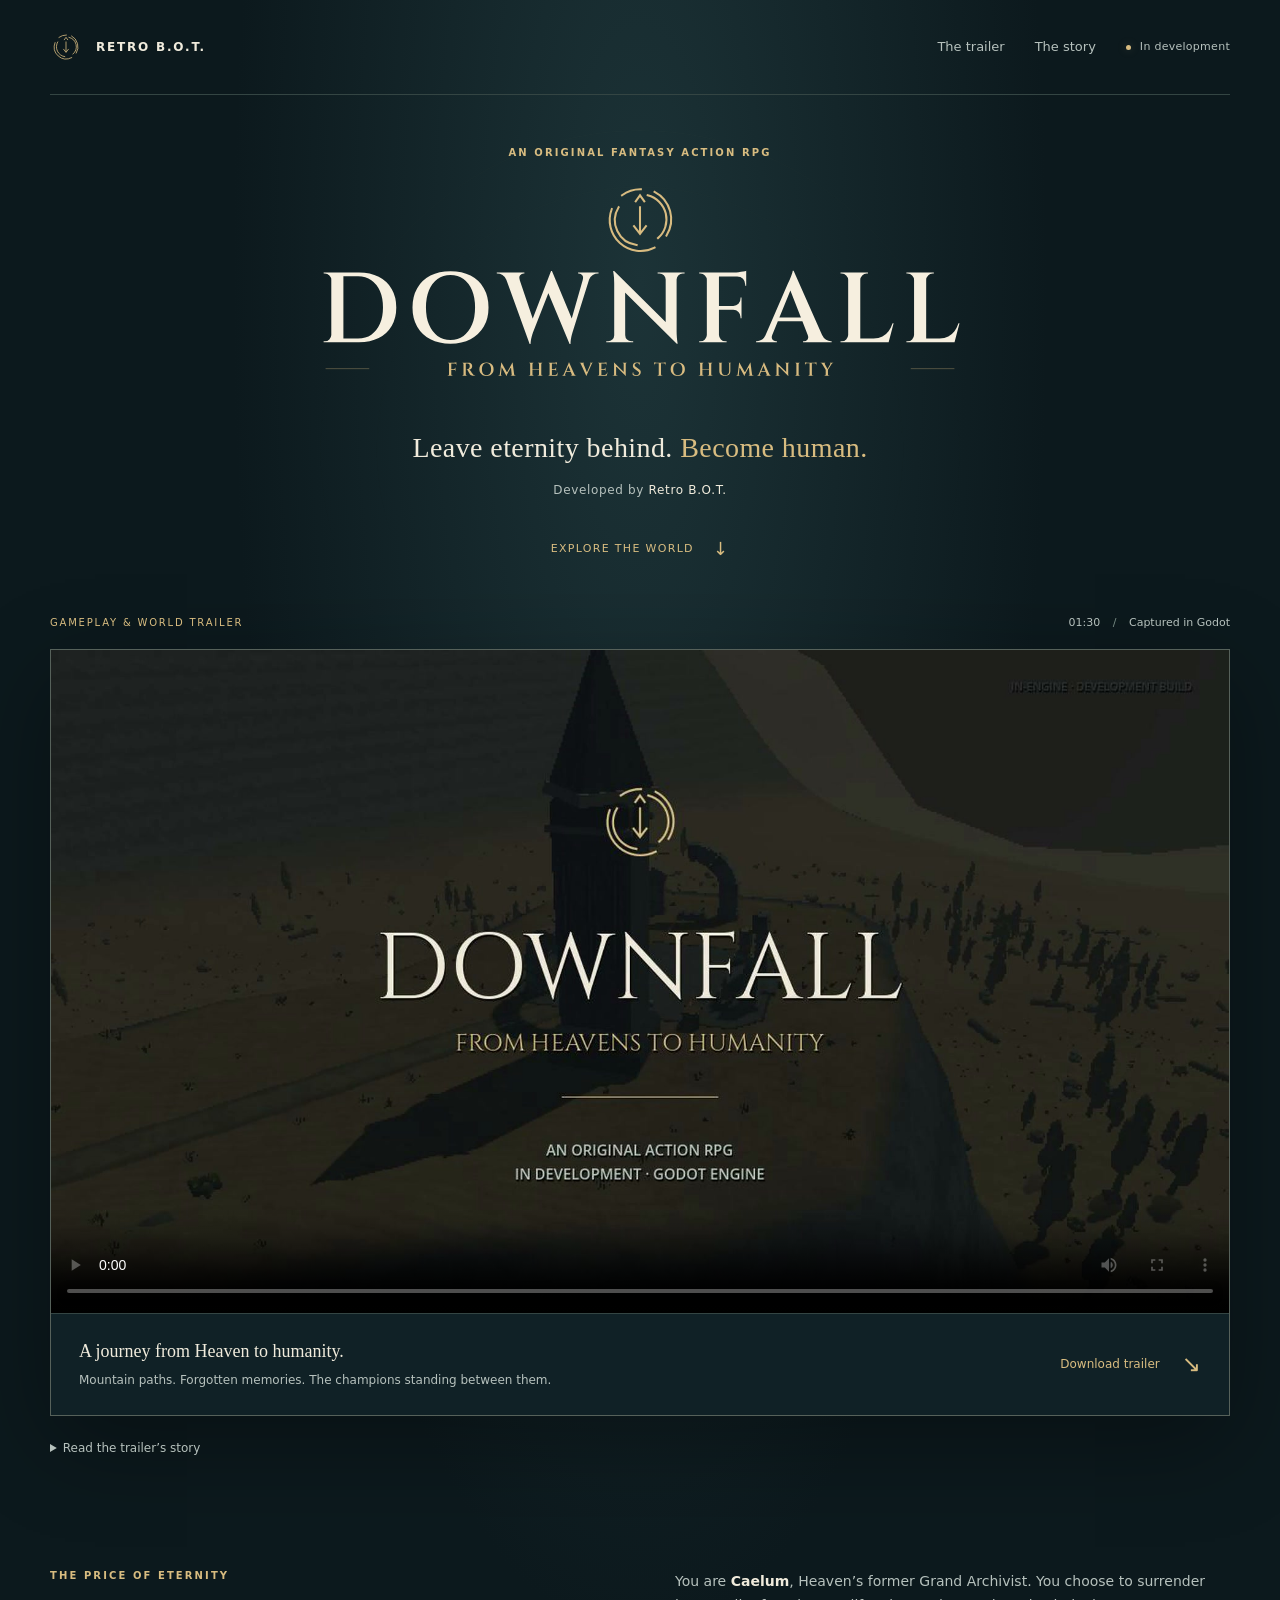
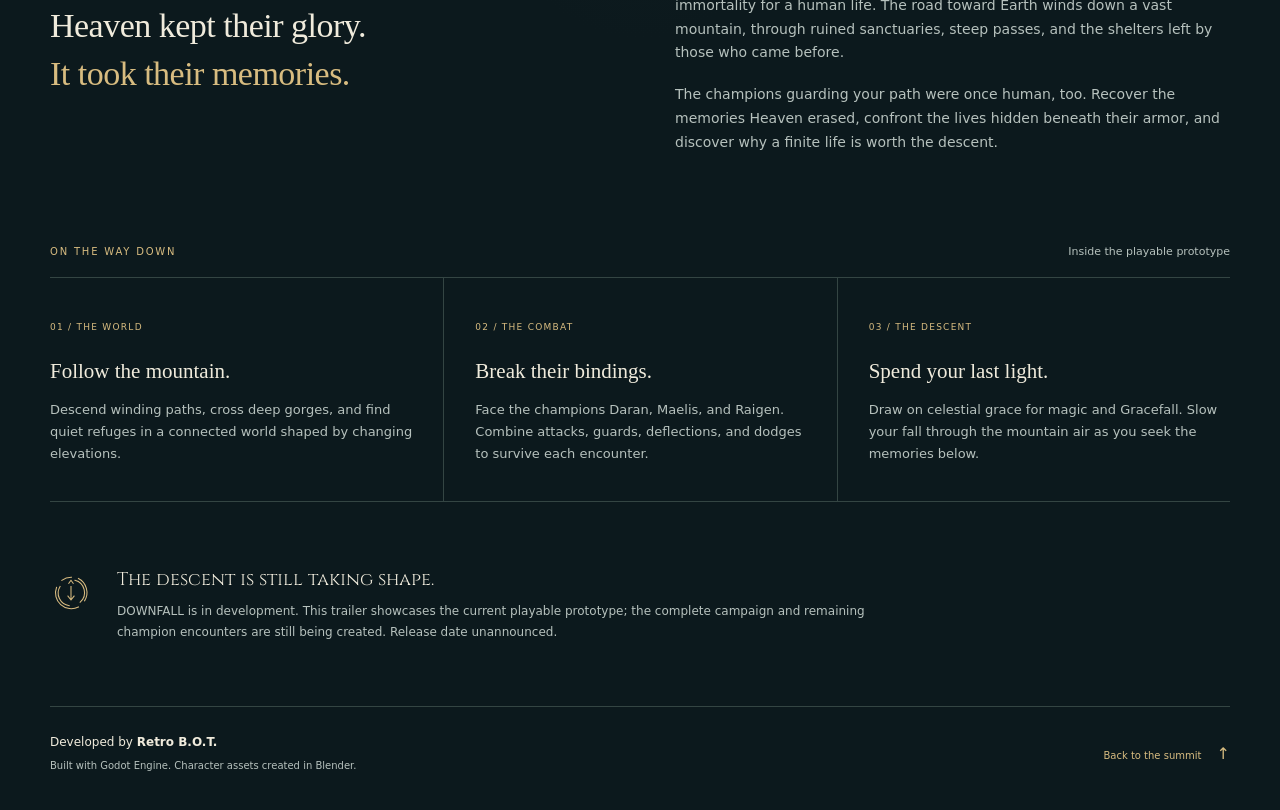
==== index.html @ 680959d9 "Showcase DOWNFALL — developed by Retro B.O.T." ====
<!doctype html>
<html lang="en">
<head>
  <meta charset="utf-8">
  <meta name="viewport" content="width=device-width, initial-scale=1">
  <meta name="color-scheme" content="dark">
  <meta name="theme-color" content="#0c191d">
  <meta name="description" content="Leave eternity behind. Become human. Discover DOWNFALL: From Heavens to Humanity, an original fantasy action RPG developed by Retro B.O.T. Watch the 90-second gameplay and world trailer.">
  <meta property="og:type" content="website">
  <meta property="og:title" content="DOWNFALL: From Heavens to Humanity">
  <meta property="og:description" content="An original fantasy action RPG developed by Retro B.O.T. Watch the gameplay and world trailer.">
  <meta property="og:image" content="https://Gabmac222.github.io/downfall-from-heavens-to-humanity/assets/poster.jpg">
  <meta property="og:url" content="https://Gabmac222.github.io/downfall-from-heavens-to-humanity/">
  <title>DOWNFALL: From Heavens to Humanity · Retro B.O.T.</title>
  <link rel="icon" href="assets/mark.svg" type="image/svg+xml">
  <link rel="stylesheet" href="style.css">
</head>
<body>
  <a class="skip-link" href="#trailer">Skip to the trailer</a>

  <header class="site-header wrap">
    <a class="brand" href="#home" aria-label="DOWNFALL home">
      <img src="assets/mark.svg" width="32" height="36" alt="">
      <span>RETRO B.O.T.</span>
    </a>
    <nav aria-label="Main navigation">
      <a href="#trailer">The trailer</a>
      <a href="#story">The story</a>
      <span class="status"><span aria-hidden="true"></span> In development</span>
    </nav>
  </header>

  <main id="home">
    <section class="hero wrap" aria-labelledby="game-title">
      <div class="hero-ornament" aria-hidden="true"></div>
      <p class="eyebrow">An original fantasy action RPG</p>
      <h1 id="game-title"><img class="game-logo" src="assets/logo.svg" width="1200" height="350" alt="DOWNFALL: From Heavens to Humanity"></h1>
      <p class="hero-line">Leave eternity behind. <em>Become human.</em></p>
      <p class="creator">Developed by <strong>Retro B.O.T.</strong></p>
      <a class="hero-link" href="#trailer">Explore the world <span aria-hidden="true">↓</span></a>
    </section>

    <section class="trailer-section wrap" aria-labelledby="trailer-heading">
      <div class="section-label">
        <h2 id="trailer-heading">Gameplay &amp; world trailer</h2>
        <span>01:30 <span class="separator" aria-hidden="true">/</span> Captured in Godot</span>
      </div>
      <figure class="film">
        <video id="trailer" controls playsinline preload="metadata" poster="assets/poster.jpg" width="1920" height="1080" aria-label="DOWNFALL gameplay and world trailer, one minute and thirty seconds" aria-describedby="film-description">
          <source src="assets/trailer.mp4" type="video/mp4">
          Your browser cannot play this video. <a href="assets/trailer.mp4">Download the MP4 trailer</a>.
        </video>
        <figcaption>
          <div>
            <p class="film-title">A journey from Heaven to humanity.</p>
            <p id="film-description">Mountain paths. Forgotten memories. The champions standing between them.</p>
          </div>
          <a class="download" href="assets/trailer.mp4" download="DOWNFALL_Trailer_90s.mp4">Download trailer <span aria-hidden="true">↘</span></a>
        </figcaption>
      </figure>
      <details class="transcript">
        <summary>Read the trailer’s story</summary>
        <div class="transcript-content">
          <p>The trailer combines instrumental music, gameplay sound, and on-screen story titles. There is no spoken dialogue.</p>
          <ol>
            <li><span>00:00</span> Mountains and ruined shrines. “Heaven promised eternity.”</li>
            <li><span>00:06</span> Caelum appears. “Caelum, Heaven’s Archivist, chose a human life.”</li>
            <li><span>00:12</span> Caelum runs down switchbacks and crosses a mountain gorge. “The way to Earth leads down.”</li>
            <li><span>00:24</span> A refuge among the slopes, followed by a memory. “Follow the memories Heaven tried to erase.”</li>
            <li><span>00:36</span> Inkhaven and the bound champions. “Heaven’s champions became its prisoners.”</li>
            <li><span>00:42</span> Combat with Daran, Maelis, and Raigen.</li>
            <li><span>01:00</span> Caelum uses Gracefall to slow his descent. “Break their bindings. Spend your last light.”</li>
            <li><span>01:06</span> The Broken Spires and the lower world. “Leave eternity behind.”</li>
            <li><span>01:18</span> The Horizon Gate. “Become human.”</li>
            <li><span>01:21</span> “DOWNFALL: From Heavens to Humanity. An original action RPG. In development · Godot Engine.”</li>
          </ol>
        </div>
      </details>
    </section>

    <section id="story" class="story wrap" aria-labelledby="story-heading">
      <div class="story-intro">
        <p class="eyebrow">The price of eternity</p>
        <h2 id="story-heading">Heaven kept their glory.<br><em>It took their memories.</em></h2>
      </div>
      <div class="story-copy">
        <p>You are <strong>Caelum</strong>, Heaven’s former Grand Archivist. You choose to surrender immortality for a human life. The road toward Earth winds down a vast mountain, through ruined sanctuaries, steep passes, and the shelters left by those who came before.</p>
        <p>The champions guarding your path were once human, too. Recover the memories Heaven erased, confront the lives hidden beneath their armor, and discover why a finite life is worth the descent.</p>
      </div>
    </section>

    <section class="journey wrap" aria-labelledby="journey-heading">
      <div class="section-label">
        <h2 id="journey-heading">On the way down</h2>
        <span>Inside the playable prototype</span>
      </div>
      <div class="features">
        <article>
          <span class="feature-number" aria-hidden="true">01 / THE WORLD</span>
          <h3>Follow the mountain.</h3>
          <p>Descend winding paths, cross deep gorges, and find quiet refuges in a connected world shaped by changing elevations.</p>
        </article>
        <article>
          <span class="feature-number" aria-hidden="true">02 / THE COMBAT</span>
          <h3>Break their bindings.</h3>
          <p>Face the champions Daran, Maelis, and Raigen. Combine attacks, guards, deflections, and dodges to survive each encounter.</p>
        </article>
        <article>
          <span class="feature-number" aria-hidden="true">03 / THE DESCENT</span>
          <h3>Spend your last light.</h3>
          <p>Draw on celestial grace for magic and Gracefall. Slow your fall through the mountain air as you seek the memories below.</p>
        </article>
      </div>
    </section>

    <section class="development wrap" aria-labelledby="development-heading">
      <img src="assets/mark.svg" width="42" height="48" alt="" loading="lazy">
      <div>
        <h2 id="development-heading">The descent is still taking shape.</h2>
        <p>DOWNFALL is in development. This trailer showcases the current playable prototype; the complete campaign and remaining champion encounters are still being created. Release date unannounced.</p>
      </div>
    </section>
  </main>

  <footer class="site-footer wrap">
    <div><p class="footer-credit">Developed by <strong>Retro B.O.T.</strong></p><p>Built with Godot Engine. Character assets created in Blender.</p></div>
    <a href="#home">Back to the summit <span aria-hidden="true">↑</span></a>
  </footer>
</body>
</html>
---- style.css ----
@font-face {
  font-family: "Cinzel";
  src: url("assets/Cinzel.ttf") format("truetype");
  font-style: normal;
  font-weight: 400 900;
  font-display: swap;
}

:root {
  color-scheme: dark;
  --background: #0c191d;
  --text: #f0ebdc;
  --muted: #b6c1bd;
  --gold: #d8bc80;
  --line: #344543;
  --serif: "Cinzel", Georgia, "Times New Roman", serif;
}

* { box-sizing: border-box; }
html { scroll-behavior: smooth; scroll-padding-top: 28px; }
body { margin: 0; background: radial-gradient(ellipse at 50% 12%, #1c3337 0, var(--background) 45%); color: var(--text); font: 16px/1.7 system-ui, -apple-system, BlinkMacSystemFont, "Segoe UI", sans-serif; -webkit-font-smoothing: antialiased; }
::selection { background: #d8bc803b; color: #fff; }
a { color: var(--gold); text-underline-offset: 5px; }
a:hover { color: #fff0cc; }
a:focus-visible, summary:focus-visible, video:focus-visible { outline: 3px solid var(--gold); outline-offset: 6px; }
img { max-width: 100%; }
.wrap { width: min(1180px, calc(100% - 88px)); margin-inline: auto; }
.skip-link { position: fixed; top: 12px; left: 12px; z-index: 10; padding: 12px 18px; background: var(--background); transform: translateY(-180%); }
.skip-link:focus { transform: translateY(0); }
.site-header { display: flex; justify-content: space-between; align-items: center; gap: 24px; padding-block: 27px; border-bottom: 1px solid var(--line); }
.brand { display: inline-flex; align-items: center; gap: 14px; text-decoration: none; color: var(--text); font-size: 12px; letter-spacing: .15em; font-weight: 650; white-space: nowrap; }
.brand img { object-fit: contain; }
nav { display: flex; align-items: center; flex-wrap: wrap; gap: 30px; font-size: 13px; }
nav a { color: var(--muted); text-decoration: none; padding-block: 9px; }
.status { display: inline-flex; align-items: center; gap: 9px; color: var(--muted); font-size: 11px; letter-spacing: .025em; }
.status > span { width: 5px; height: 5px; background: var(--gold); border-radius: 50%; box-shadow: 0 0 10px #d8bc8040; }
.hero { position: relative; isolation: isolate; text-align: center; padding: 49px 0 43px; }
.hero-ornament { position: absolute; z-index: -1; left: 50%; top: 35px; width: min(640px, 82vw); aspect-ratio: 1; transform: translateX(-50%); border-radius: 50%; border: 1px solid #d8bc8008; pointer-events: none; background: radial-gradient(circle, transparent 58%, #d8bc8006 58.2%, transparent 58.6%); mask-image: linear-gradient(#0008, transparent 75%); }
.eyebrow { margin: 0 0 18px; font-size: 10px; color: var(--gold); letter-spacing: .21em; text-transform: uppercase; font-weight: 550; }
.hero h1 { margin: 0 auto; width: min(770px, 100%); line-height: 0; }
.game-logo { display: block; width: 100%; height: auto; max-height: 252px; object-fit: contain; }
.hero-line { margin: 20px 0 9px; font-family: Georgia, "Times New Roman", serif; font-size: clamp(21px, 2.5vw, 28px); letter-spacing: .015em; }
em { font-style: normal; color: var(--gold); }
.creator { margin: 0; color: var(--muted); font-size: 12px; letter-spacing: .055em; }
.creator strong { color: var(--text); font-weight: 500; }
.hero-link { display: inline-flex; gap: 19px; align-items: center; margin-top: 26px; padding: 7px 0; color: var(--gold); font-size: 11px; letter-spacing: .12em; text-transform: uppercase; text-decoration: none; }
.hero-link span { font-size: 18px; }
.section-label { display: flex; align-items: baseline; justify-content: space-between; gap: 20px; margin: 0 0 16px; }
.section-label h2 { margin: 0; font: 500 10px/1.6 system-ui, -apple-system, sans-serif; letter-spacing: .18em; text-transform: uppercase; color: var(--gold); }
.section-label > span { color: var(--muted); font-size: 11px; }
.separator { margin: 0 9px; color: #768983; }
.film { margin: 0; border: 1px solid #56615a; background: #102126; box-shadow: 0 28px 90px #0005; }
video { display: block; width: 100%; height: auto; aspect-ratio: 16/9; background: #04090b; scroll-margin-top: 22px; }
figcaption { display: flex; justify-content: space-between; align-items: center; gap: 28px; padding: 23px 28px; border-top: 1px solid var(--line); }
.film-title { margin: 0; font: 400 18px/1.5 Georgia, "Times New Roman", serif; }
#film-description { margin: 5px 0 0; color: var(--muted); font-size: 12px; }
.download { display: inline-flex; flex-shrink: 0; align-items: center; gap: 22px; min-height: 44px; padding: 8px 0 8px 15px; font-size: 12px; text-decoration: none; }
.download span { font-size: 23px; }
.transcript { margin-top: 17px; color: var(--muted); font-size: 12px; }
.transcript summary { width: fit-content; cursor: pointer; padding-block: 5px; }
.transcript-content { padding: 15px 22px; margin-top: 10px; border: 1px solid var(--line); }
.transcript-content p { margin-top: 0; }
.transcript ol { padding: 0; margin: 0; list-style: none; }
.transcript li { padding: 7px 0; }
.transcript li span { display: inline-block; color: var(--gold); font-variant-numeric: tabular-nums; width: 52px; }
.story { display: grid; grid-template-columns: 1fr 1fr; gap: 70px; padding-block: 104px 88px; }
.story-intro h2 { margin: 0; font: 400 clamp(26px, 2.85vw, 34px)/1.4 Georgia, "Times New Roman", serif; letter-spacing: -.015em; }
.story-copy { padding-top: 3px; color: var(--muted); font-size: 14px; }
.story-copy p { margin: 0 0 18px; }
.story-copy p:last-child { margin-bottom: 0; }
.story-copy strong { color: var(--text); font-weight: 550; }
.features { display: grid; grid-template-columns: repeat(3, minmax(0, 1fr)); border-top: 1px solid var(--line); border-bottom: 1px solid var(--line); }
.features article { padding: 33px 31px 36px 0; }
.features article + article { border-left: 1px solid var(--line); padding-left: 31px; }
.features article:last-child { padding-right: 0; }
.feature-number { color: var(--gold); font-size: 9px; letter-spacing: .14em; }
.features h3 { margin: 17px 0 12px; font: 400 21px/1.5 Georgia, "Times New Roman", serif; }
.features p { margin: 0; color: var(--muted); font-size: 13px; }
.development { display: flex; align-items: flex-start; gap: 25px; padding-block: 64px; }
.development img { flex-shrink: 0; margin-top: 3px; object-fit: contain; }
.development h2 { margin: 0 0 8px; font: 400 18px/1.5 var(--serif); }
.development p { max-width: 790px; margin: 0; color: var(--muted); font-size: 12px; }
.site-footer { display: flex; justify-content: space-between; align-items: flex-end; gap: 24px; padding-block: 25px 36px; border-top: 1px solid var(--line); color: var(--muted); font-size: 10px; }
.site-footer p { margin: 0; }
.site-footer .footer-credit { margin-bottom: 5px; font-size: 12px; color: var(--text); }
.footer-credit strong { font-weight: 600; }
.site-footer > a { text-decoration: none; flex-shrink: 0; padding-block: 7px; }
.site-footer > a span { margin-left: 12px; font-size: 16px; }

@media (max-width: 850px) {
  .wrap { width: calc(100% - 48px); }
  nav { gap: 20px; }
  .hero { padding-top: 40px; }
  .hero h1 { width: min(670px, 100%); }
  .story { gap: 35px; padding-block: 74px 62px; }
  .features article { padding-right: 20px; }
  .features article + article { padding-left: 20px; }
  .features h3 { font-size: 19px; }
}

@media (max-width: 600px) {
  html { scroll-padding-top: 18px; }
  .wrap { width: calc(100% - 32px); }
  .site-header { padding-block: 16px; gap: 10px; }
  .brand { gap: 8px; font-size: 10px; letter-spacing: .08em; }
  .brand img { width: 26px; height: 31px; }
  nav { gap: 15px; font-size: 11px; }
  .status { display: none; }
  .hero { padding: 35px 0 27px; }
  .eyebrow { font-size: 9px; letter-spacing: .16em; }
  .hero .eyebrow { margin-bottom: 10px; }
  .hero-line { margin-top: 18px; font-size: 21px; }
  .hero-line em { display: block; }
  .creator { margin-top: 12px; font-size: 11px; }
  .hero-link { margin-top: 17px; font-size: 10px; }
  .section-label { gap: 10px; margin-bottom: 12px; flex-wrap: wrap; }
  .section-label h2 { font-size: 9px; letter-spacing: .11em; }
  .section-label > span { font-size: 10px; }
  .separator { margin-inline: 4px; }
  figcaption { align-items: flex-start; flex-direction: column; gap: 8px; padding: 18px; }
  .film-title { font-size: 17px; }
  #film-description { font-size: 11px; }
  .download { padding-left: 0; }
  .story { grid-template-columns: 1fr; gap: 24px; padding-block: 61px 49px; }
  .story-intro h2 { font-size: 29px; }
  .story-copy { font-size: 13px; }
  .features { grid-template-columns: 1fr; }
  .features article, .features article + article { border-left: 0; padding: 27px 0; }
  .features article + article { border-top: 1px solid var(--line); }
  .features h3 { margin-top: 10px; font-size: 23px; }
  .features p { max-width: 440px; }
  .development { gap: 17px; padding-block: 43px; }
  .development img { width: 31px; height: 39px; }
  .development h2 { font-size: 16px; }
  .site-footer { align-items: flex-start; flex-direction: column; gap: 13px; padding-bottom: 26px; }
}

@media (prefers-reduced-motion: reduce) {
  html { scroll-behavior: auto; }
}
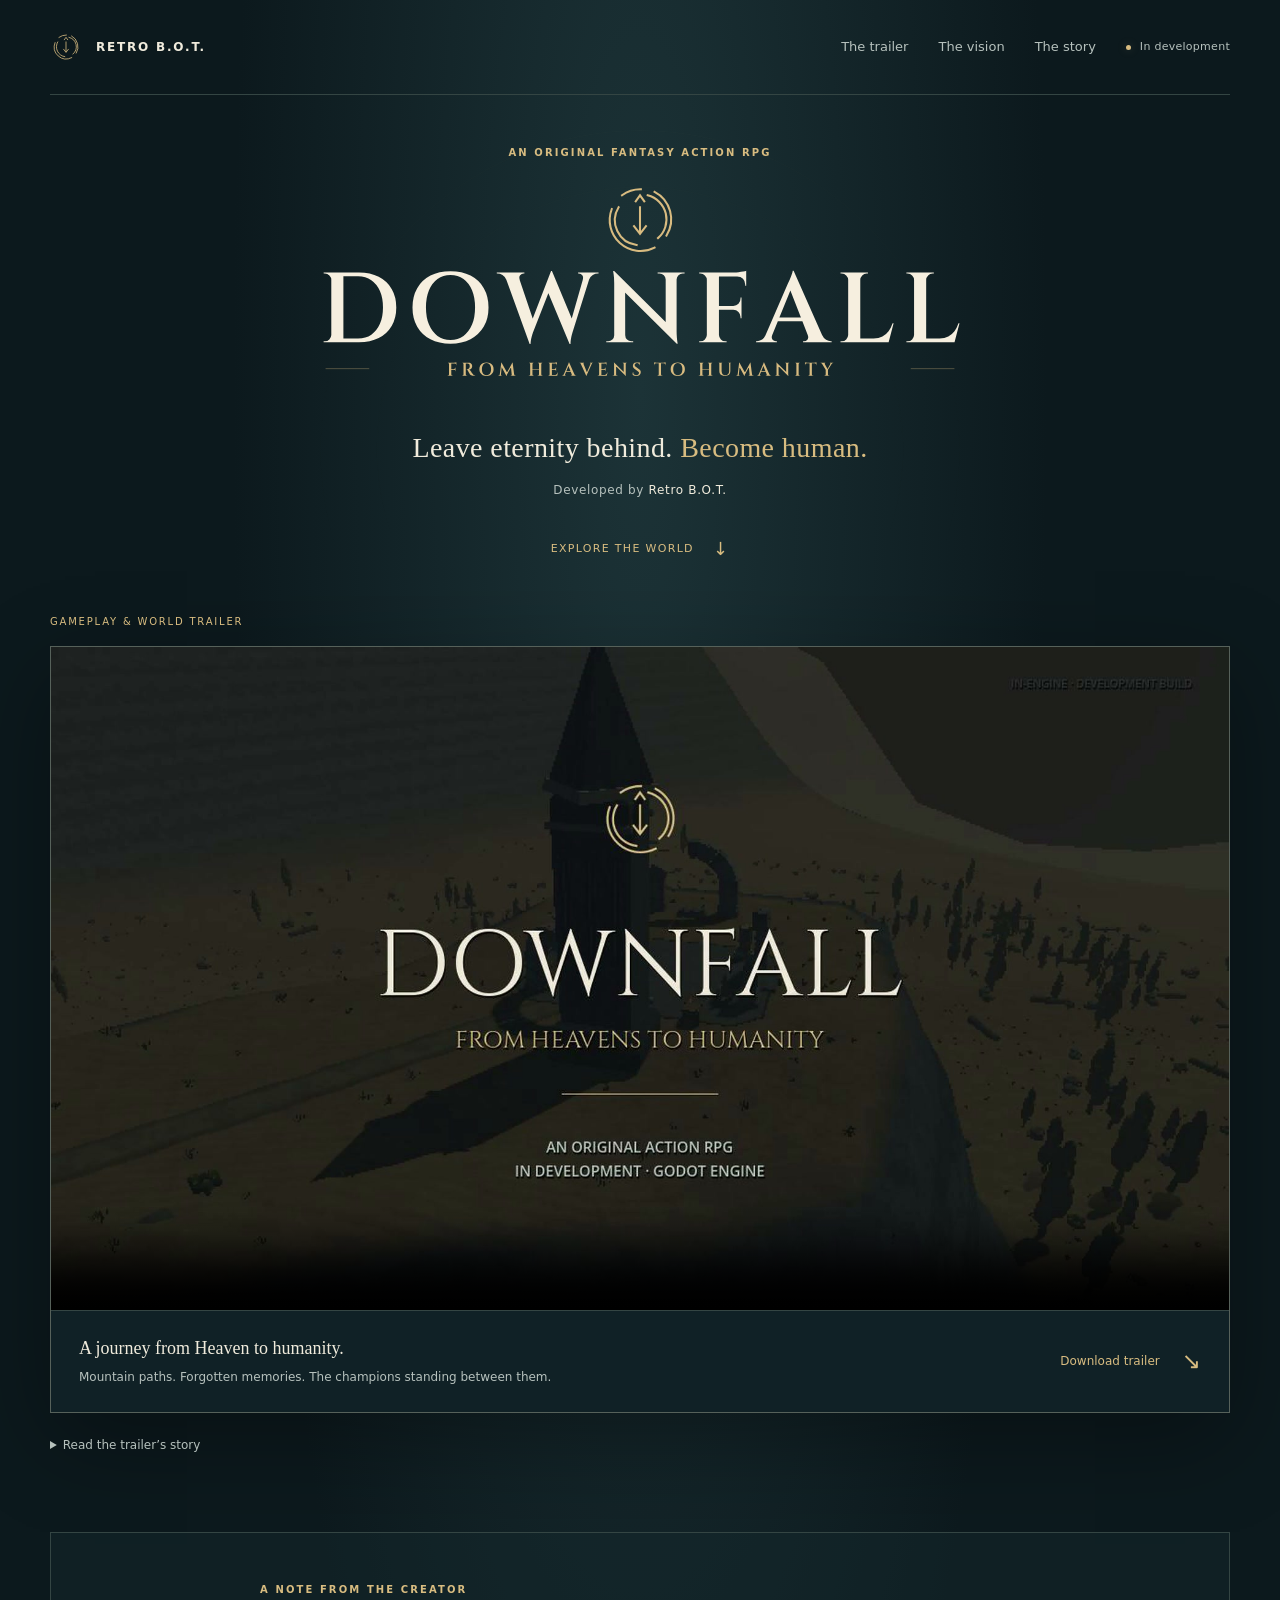
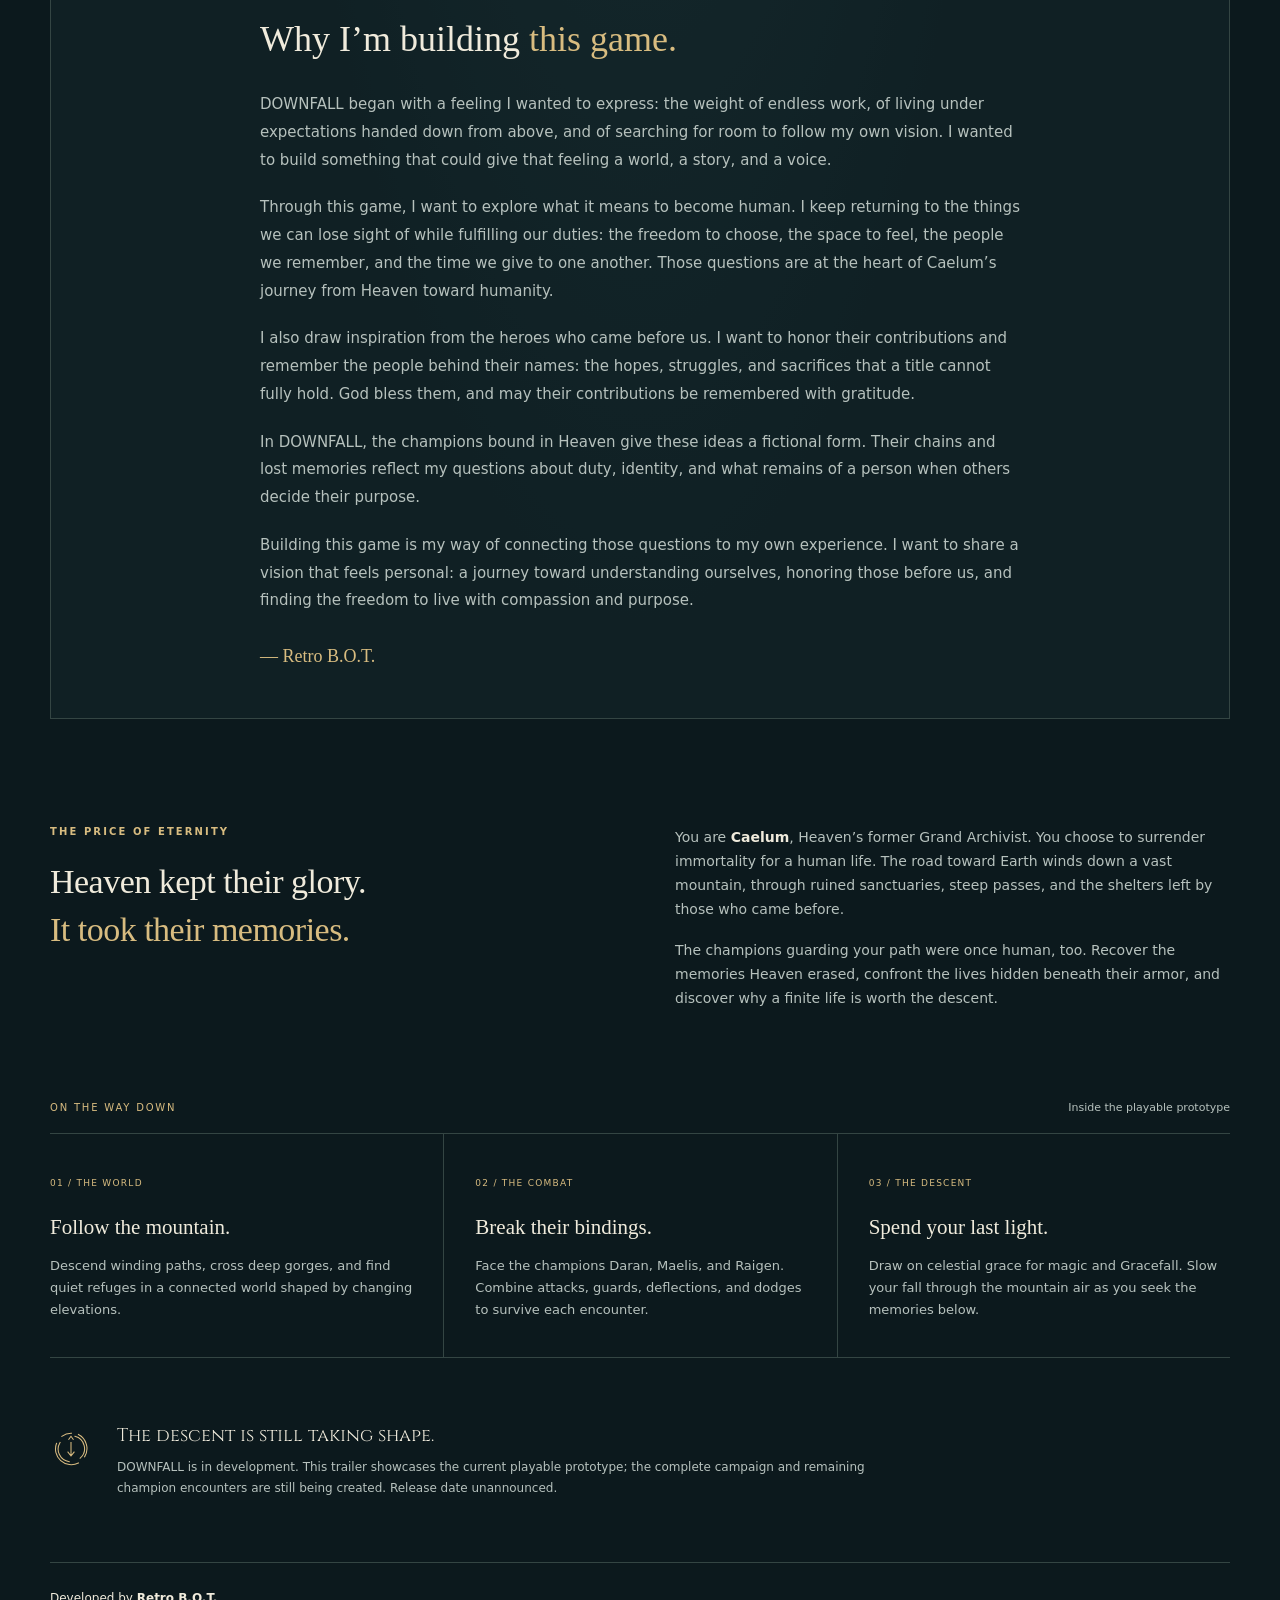
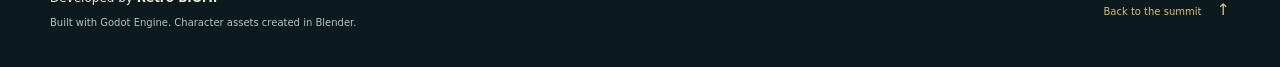
==== commit 9d1d1141: "Update project overview" ====
--- a/index.html
+++ b/index.html
@@ -5,12 +5,12 @@
   <meta name="viewport" content="width=device-width, initial-scale=1">
   <meta name="color-scheme" content="dark">
   <meta name="theme-color" content="#0c191d">
-  <meta name="description" content="Leave eternity behind. Become human. Discover DOWNFALL: From Heavens to Humanity, an original fantasy action RPG developed by Retro B.O.T. Watch the 90-second gameplay and world trailer.">
+  <meta name="description" content="Discover DOWNFALL: From Heavens to Humanity, an original fantasy action RPG developed by Retro B.O.T. Watch the trailer and explore the personal vision behind the game.">
   <meta property="og:type" content="website">
   <meta property="og:title" content="DOWNFALL: From Heavens to Humanity">
-  <meta property="og:description" content="An original fantasy action RPG developed by Retro B.O.T. Watch the gameplay and world trailer.">
-  <meta property="og:image" content="https://Gabmac222.github.io/downfall-from-heavens-to-humanity/assets/poster.jpg">
-  <meta property="og:url" content="https://Gabmac222.github.io/downfall-from-heavens-to-humanity/">
+  <meta property="og:description" content="A personal vision of duty, freedom, memory, and becoming human. Discover DOWNFALL, developed by Retro B.O.T.">
+  <meta property="og:image" content="https://gabmac222.github.io/downfall-from-heavens-to-humanity/assets/poster.jpg">
+  <meta property="og:url" content="https://gabmac222.github.io/downfall-from-heavens-to-humanity/">
   <title>DOWNFALL: From Heavens to Humanity · Retro B.O.T.</title>
   <link rel="icon" href="assets/mark.svg" type="image/svg+xml">
   <link rel="stylesheet" href="style.css">
@@ -25,6 +25,7 @@
     </a>
     <nav aria-label="Main navigation">
       <a href="#trailer">The trailer</a>
+      <a href="#vision">The vision</a>
       <a href="#story">The story</a>
       <span class="status"><span aria-hidden="true"></span> In development</span>
     </nav>
@@ -43,12 +44,11 @@
     <section class="trailer-section wrap" aria-labelledby="trailer-heading">
       <div class="section-label">
         <h2 id="trailer-heading">Gameplay &amp; world trailer</h2>
-        <span>01:30 <span class="separator" aria-hidden="true">/</span> Captured in Godot</span>
       </div>
       <figure class="film">
-        <video id="trailer" controls playsinline preload="metadata" poster="assets/poster.jpg" width="1920" height="1080" aria-label="DOWNFALL gameplay and world trailer, one minute and thirty seconds" aria-describedby="film-description">
+        <video id="trailer" controls playsinline preload="metadata" poster="assets/poster.jpg" width="1920" height="1080" aria-label="DOWNFALL gameplay and world trailer" aria-describedby="film-description">
           <source src="assets/trailer.mp4" type="video/mp4">
-          Your browser cannot play this video. <a href="assets/trailer.mp4">Download the MP4 trailer</a>.
+          Your browser cannot play this video. <a href="assets/trailer.mp4">Download the trailer</a>.
         </video>
         <figcaption>
           <div>
@@ -61,21 +61,36 @@
       <details class="transcript">
         <summary>Read the trailer’s story</summary>
         <div class="transcript-content">
-          <p>The trailer combines instrumental music, gameplay sound, and on-screen story titles. There is no spoken dialogue.</p>
+          <p>Follow Caelum’s journey through the trailer’s scenes and story titles.</p>
           <ol>
-            <li><span>00:00</span> Mountains and ruined shrines. “Heaven promised eternity.”</li>
-            <li><span>00:06</span> Caelum appears. “Caelum, Heaven’s Archivist, chose a human life.”</li>
-            <li><span>00:12</span> Caelum runs down switchbacks and crosses a mountain gorge. “The way to Earth leads down.”</li>
-            <li><span>00:24</span> A refuge among the slopes, followed by a memory. “Follow the memories Heaven tried to erase.”</li>
-            <li><span>00:36</span> Inkhaven and the bound champions. “Heaven’s champions became its prisoners.”</li>
-            <li><span>00:42</span> Combat with Daran, Maelis, and Raigen.</li>
-            <li><span>01:00</span> Caelum uses Gracefall to slow his descent. “Break their bindings. Spend your last light.”</li>
-            <li><span>01:06</span> The Broken Spires and the lower world. “Leave eternity behind.”</li>
-            <li><span>01:18</span> The Horizon Gate. “Become human.”</li>
-            <li><span>01:21</span> “DOWNFALL: From Heavens to Humanity. An original action RPG. In development · Godot Engine.”</li>
+            <li>Mountains and ruined shrines. “Heaven promised eternity.”</li>
+            <li>Caelum appears. “Caelum, Heaven’s Archivist, chose a human life.”</li>
+            <li>Caelum runs down switchbacks and crosses a mountain gorge. “The way to Earth leads down.”</li>
+            <li>A refuge among the slopes, followed by a memory. “Follow the memories Heaven tried to erase.”</li>
+            <li>Inkhaven and the bound champions. “Heaven’s champions became its prisoners.”</li>
+            <li>Combat with Daran, Maelis, and Raigen.</li>
+            <li>Caelum uses Gracefall to slow his descent. “Break their bindings. Spend your last light.”</li>
+            <li>The Broken Spires and the lower world. “Leave eternity behind.”</li>
+            <li>The Horizon Gate. “Become human.”</li>
+            <li>“DOWNFALL: From Heavens to Humanity. An original action RPG. In development · Godot Engine.”</li>
           </ol>
         </div>
       </details>
+    </section>
+
+    <section id="vision" class="vision wrap" aria-labelledby="vision-heading">
+      <div class="vision-content">
+        <p class="eyebrow">A note from the creator</p>
+        <h2 id="vision-heading">Why I’m building <em>this game.</em></h2>
+        <div class="vision-copy">
+          <p>DOWNFALL began with a feeling I wanted to express: the weight of endless work, of living under expectations handed down from above, and of searching for room to follow my own vision. I wanted to build something that could give that feeling a world, a story, and a voice.</p>
+          <p>Through this game, I want to explore what it means to become human. I keep returning to the things we can lose sight of while fulfilling our duties: the freedom to choose, the space to feel, the people we remember, and the time we give to one another. Those questions are at the heart of Caelum’s journey from Heaven toward humanity.</p>
+          <p>I also draw inspiration from the heroes who came before us. I want to honor their contributions and remember the people behind their names: the hopes, struggles, and sacrifices that a title cannot fully hold. God bless them, and may their contributions be remembered with gratitude.</p>
+          <p>In DOWNFALL, the champions bound in Heaven give these ideas a fictional form. Their chains and lost memories reflect my questions about duty, identity, and what remains of a person when others decide their purpose.</p>
+          <p>Building this game is my way of connecting those questions to my own experience. I want to share a vision that feels personal: a journey toward understanding ourselves, honoring those before us, and finding the freedom to live with compassion and purpose.</p>
+        </div>
+        <p class="signature">— Retro B.O.T.</p>
+      </div>
     </section>
 
     <section id="story" class="story wrap" aria-labelledby="story-heading">
--- a/style.css
+++ b/style.css
@@ -48,7 +48,6 @@
 .section-label { display: flex; align-items: baseline; justify-content: space-between; gap: 20px; margin: 0 0 16px; }
 .section-label h2 { margin: 0; font: 500 10px/1.6 system-ui, -apple-system, sans-serif; letter-spacing: .18em; text-transform: uppercase; color: var(--gold); }
 .section-label > span { color: var(--muted); font-size: 11px; }
-.separator { margin: 0 9px; color: #768983; }
 .film { margin: 0; border: 1px solid #56615a; background: #102126; box-shadow: 0 28px 90px #0005; }
 video { display: block; width: 100%; height: auto; aspect-ratio: 16/9; background: #04090b; scroll-margin-top: 22px; }
 figcaption { display: flex; justify-content: space-between; align-items: center; gap: 28px; padding: 23px 28px; border-top: 1px solid var(--line); }
@@ -62,7 +61,13 @@
 .transcript-content p { margin-top: 0; }
 .transcript ol { padding: 0; margin: 0; list-style: none; }
 .transcript li { padding: 7px 0; }
-.transcript li span { display: inline-block; color: var(--gold); font-variant-numeric: tabular-nums; width: 52px; }
+.vision { margin-top: 72px; padding: 48px; border: 1px solid var(--line); background: #15282c80; }
+.vision-content { max-width: 760px; margin-inline: auto; }
+.vision h2 { margin: 0 0 28px; font: 400 clamp(28px, 3vw, 36px)/1.3 Georgia, "Times New Roman", serif; }
+.vision-copy { color: var(--muted); font-size: 15px; line-height: 1.85; }
+.vision-copy p { margin: 0 0 20px; }
+.vision-copy p:last-child { margin-bottom: 0; }
+.signature { margin: 28px 0 0; color: var(--gold); font: 400 18px/1.5 Georgia, "Times New Roman", serif; }
 .story { display: grid; grid-template-columns: 1fr 1fr; gap: 70px; padding-block: 104px 88px; }
 .story-intro h2 { margin: 0; font: 400 clamp(26px, 2.85vw, 34px)/1.4 Georgia, "Times New Roman", serif; letter-spacing: -.015em; }
 .story-copy { padding-top: 3px; color: var(--muted); font-size: 14px; }
@@ -101,10 +106,10 @@
 @media (max-width: 600px) {
   html { scroll-padding-top: 18px; }
   .wrap { width: calc(100% - 32px); }
-  .site-header { padding-block: 16px; gap: 10px; }
+  .site-header { padding-block: 16px; gap: 10px; flex-wrap: wrap; }
   .brand { gap: 8px; font-size: 10px; letter-spacing: .08em; }
   .brand img { width: 26px; height: 31px; }
-  nav { gap: 15px; font-size: 11px; }
+  nav { width: 100%; justify-content: space-between; gap: 15px; font-size: 12px; }
   .status { display: none; }
   .hero { padding: 35px 0 27px; }
   .eyebrow { font-size: 9px; letter-spacing: .16em; }
@@ -116,11 +121,13 @@
   .section-label { gap: 10px; margin-bottom: 12px; flex-wrap: wrap; }
   .section-label h2 { font-size: 9px; letter-spacing: .11em; }
   .section-label > span { font-size: 10px; }
-  .separator { margin-inline: 4px; }
   figcaption { align-items: flex-start; flex-direction: column; gap: 8px; padding: 18px; }
   .film-title { font-size: 17px; }
   #film-description { font-size: 11px; }
   .download { padding-left: 0; }
+  .vision { margin-top: 48px; padding: 27px 22px; }
+  .vision h2 { font-size: 29px; margin-bottom: 22px; }
+  .vision-copy { font-size: 14px; }
   .story { grid-template-columns: 1fr; gap: 24px; padding-block: 61px 49px; }
   .story-intro h2 { font-size: 29px; }
   .story-copy { font-size: 13px; }
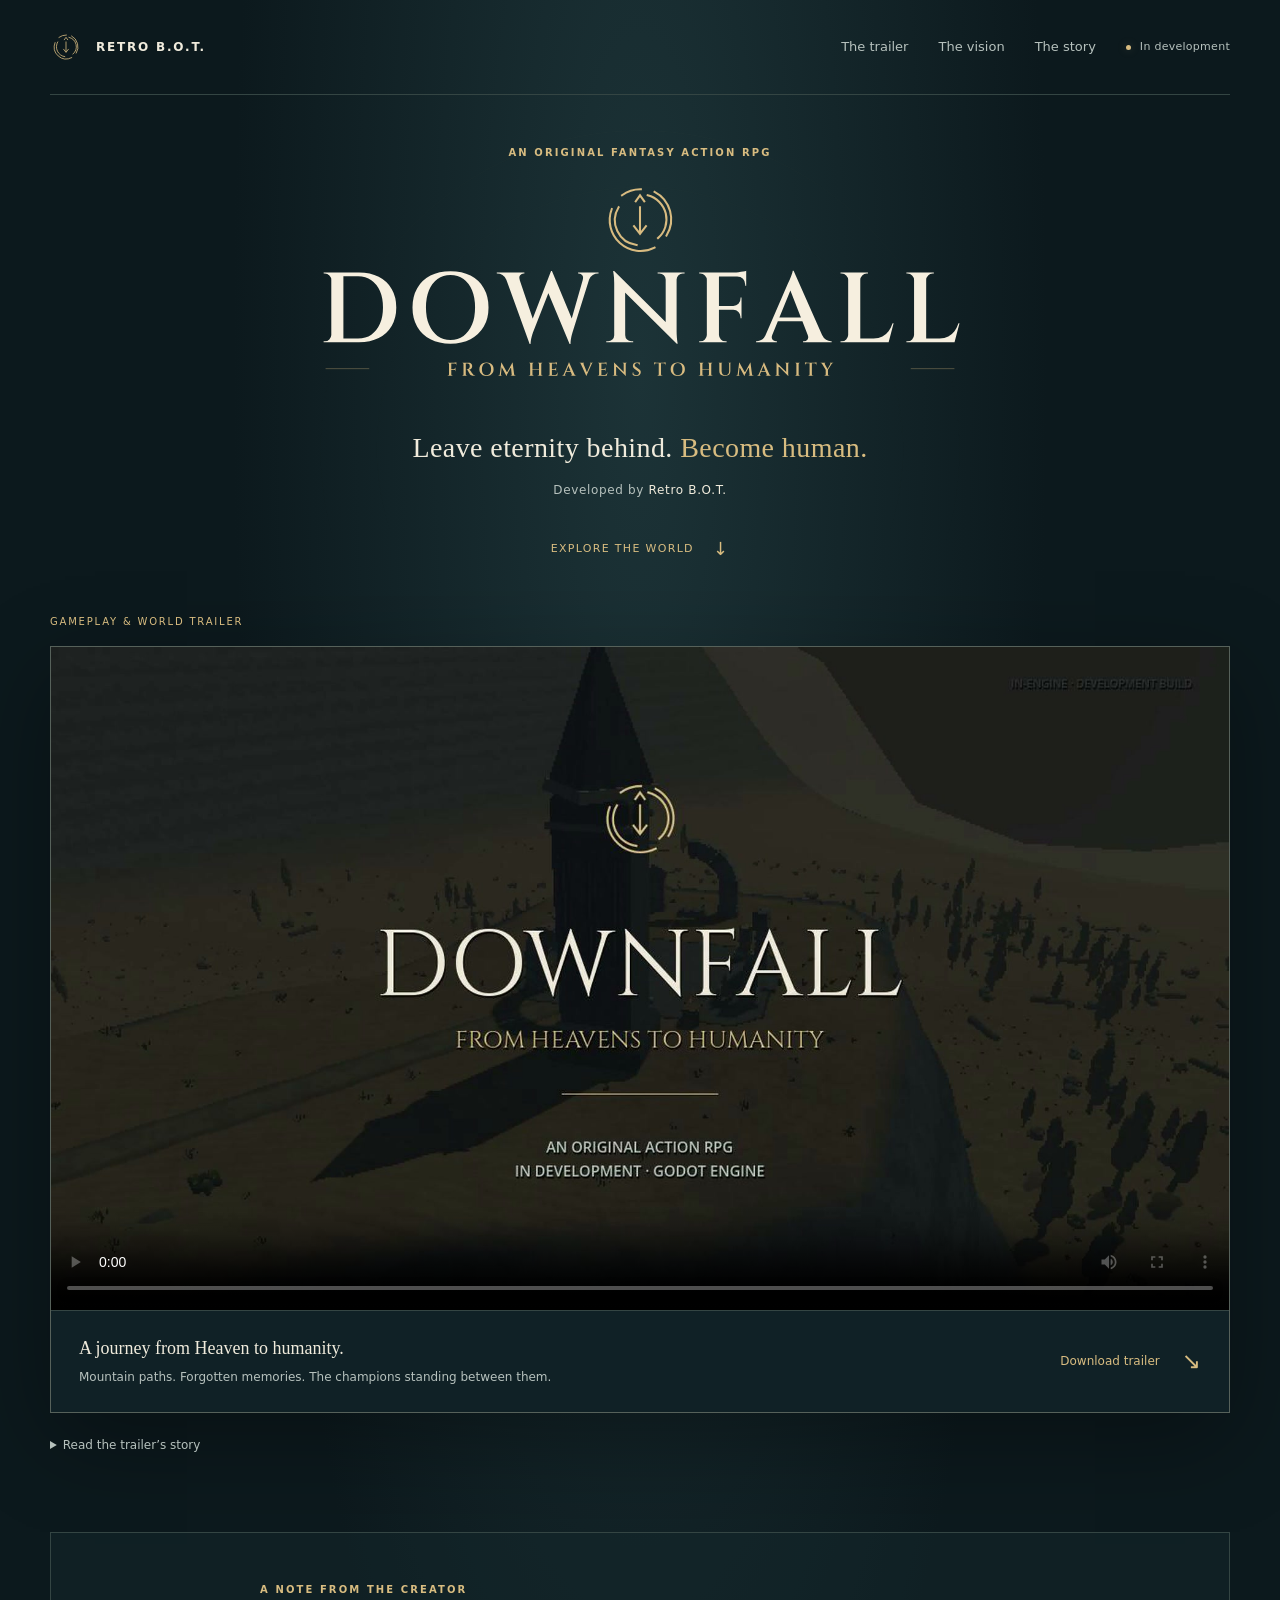
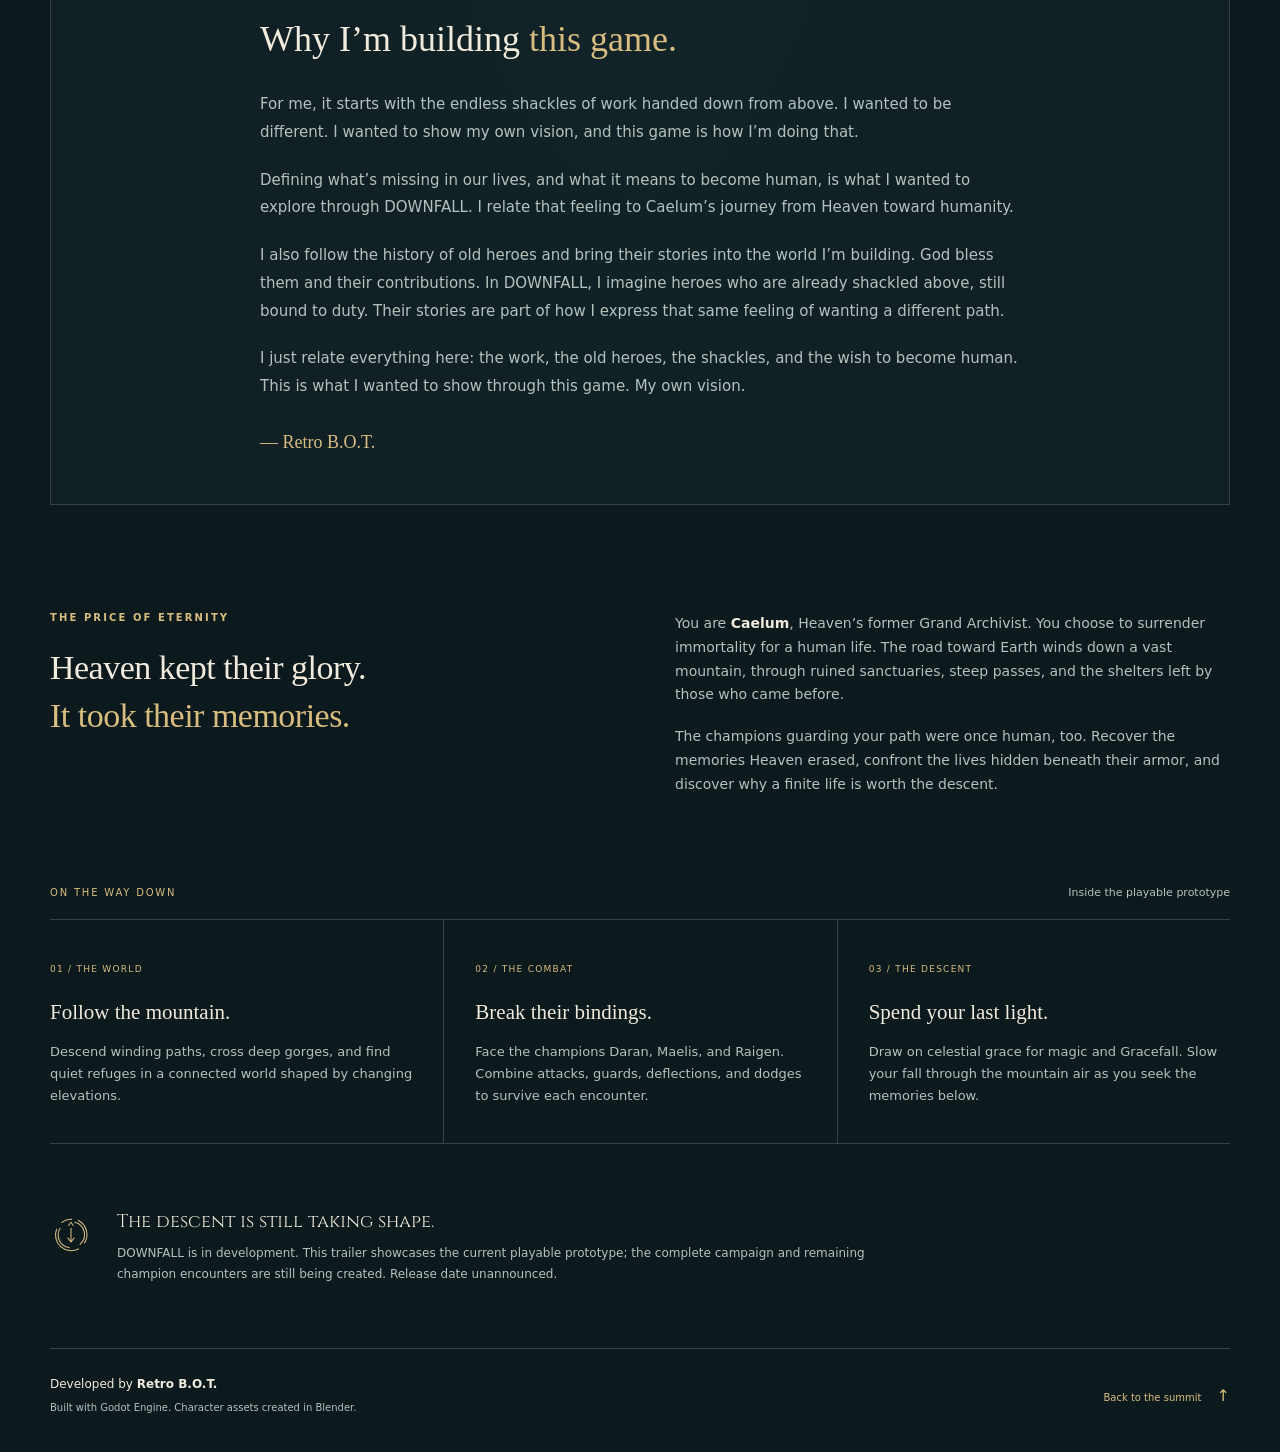
==== commit c82ef2f3: "Refine creator statement" ====
--- a/index.html
+++ b/index.html
@@ -83,11 +83,10 @@
         <p class="eyebrow">A note from the creator</p>
         <h2 id="vision-heading">Why I’m building <em>this game.</em></h2>
         <div class="vision-copy">
-          <p>DOWNFALL began with a feeling I wanted to express: the weight of endless work, of living under expectations handed down from above, and of searching for room to follow my own vision. I wanted to build something that could give that feeling a world, a story, and a voice.</p>
-          <p>Through this game, I want to explore what it means to become human. I keep returning to the things we can lose sight of while fulfilling our duties: the freedom to choose, the space to feel, the people we remember, and the time we give to one another. Those questions are at the heart of Caelum’s journey from Heaven toward humanity.</p>
-          <p>I also draw inspiration from the heroes who came before us. I want to honor their contributions and remember the people behind their names: the hopes, struggles, and sacrifices that a title cannot fully hold. God bless them, and may their contributions be remembered with gratitude.</p>
-          <p>In DOWNFALL, the champions bound in Heaven give these ideas a fictional form. Their chains and lost memories reflect my questions about duty, identity, and what remains of a person when others decide their purpose.</p>
-          <p>Building this game is my way of connecting those questions to my own experience. I want to share a vision that feels personal: a journey toward understanding ourselves, honoring those before us, and finding the freedom to live with compassion and purpose.</p>
+          <p>For me, it starts with the endless shackles of work handed down from above. I wanted to be different. I wanted to show my own vision, and this game is how I’m doing that.</p>
+          <p>Defining what’s missing in our lives, and what it means to become human, is what I wanted to explore through DOWNFALL. I relate that feeling to Caelum’s journey from Heaven toward humanity.</p>
+          <p>I also follow the history of old heroes and bring their stories into the world I’m building. God bless them and their contributions. In DOWNFALL, I imagine heroes who are already shackled above, still bound to duty. Their stories are part of how I express that same feeling of wanting a different path.</p>
+          <p>I just relate everything here: the work, the old heroes, the shackles, and the wish to become human. This is what I wanted to show through this game. My own vision.</p>
         </div>
         <p class="signature">— Retro B.O.T.</p>
       </div>
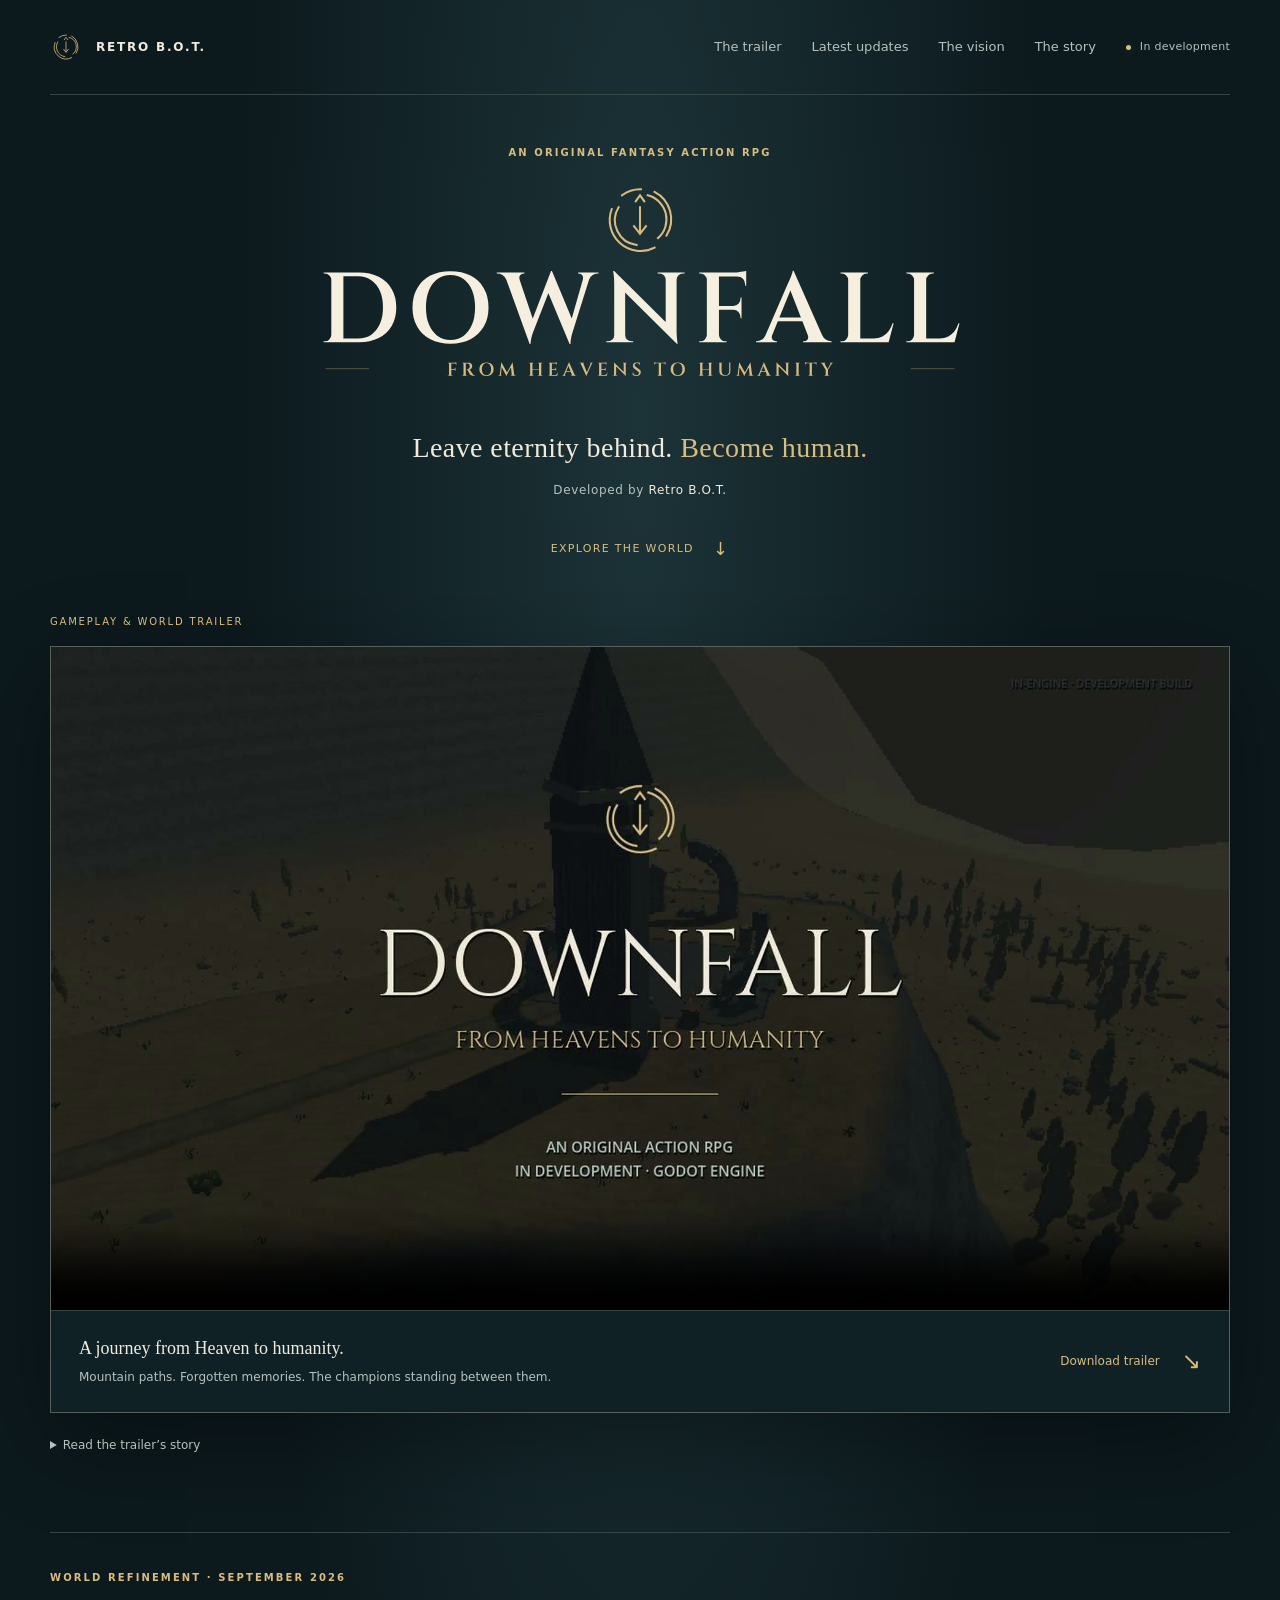
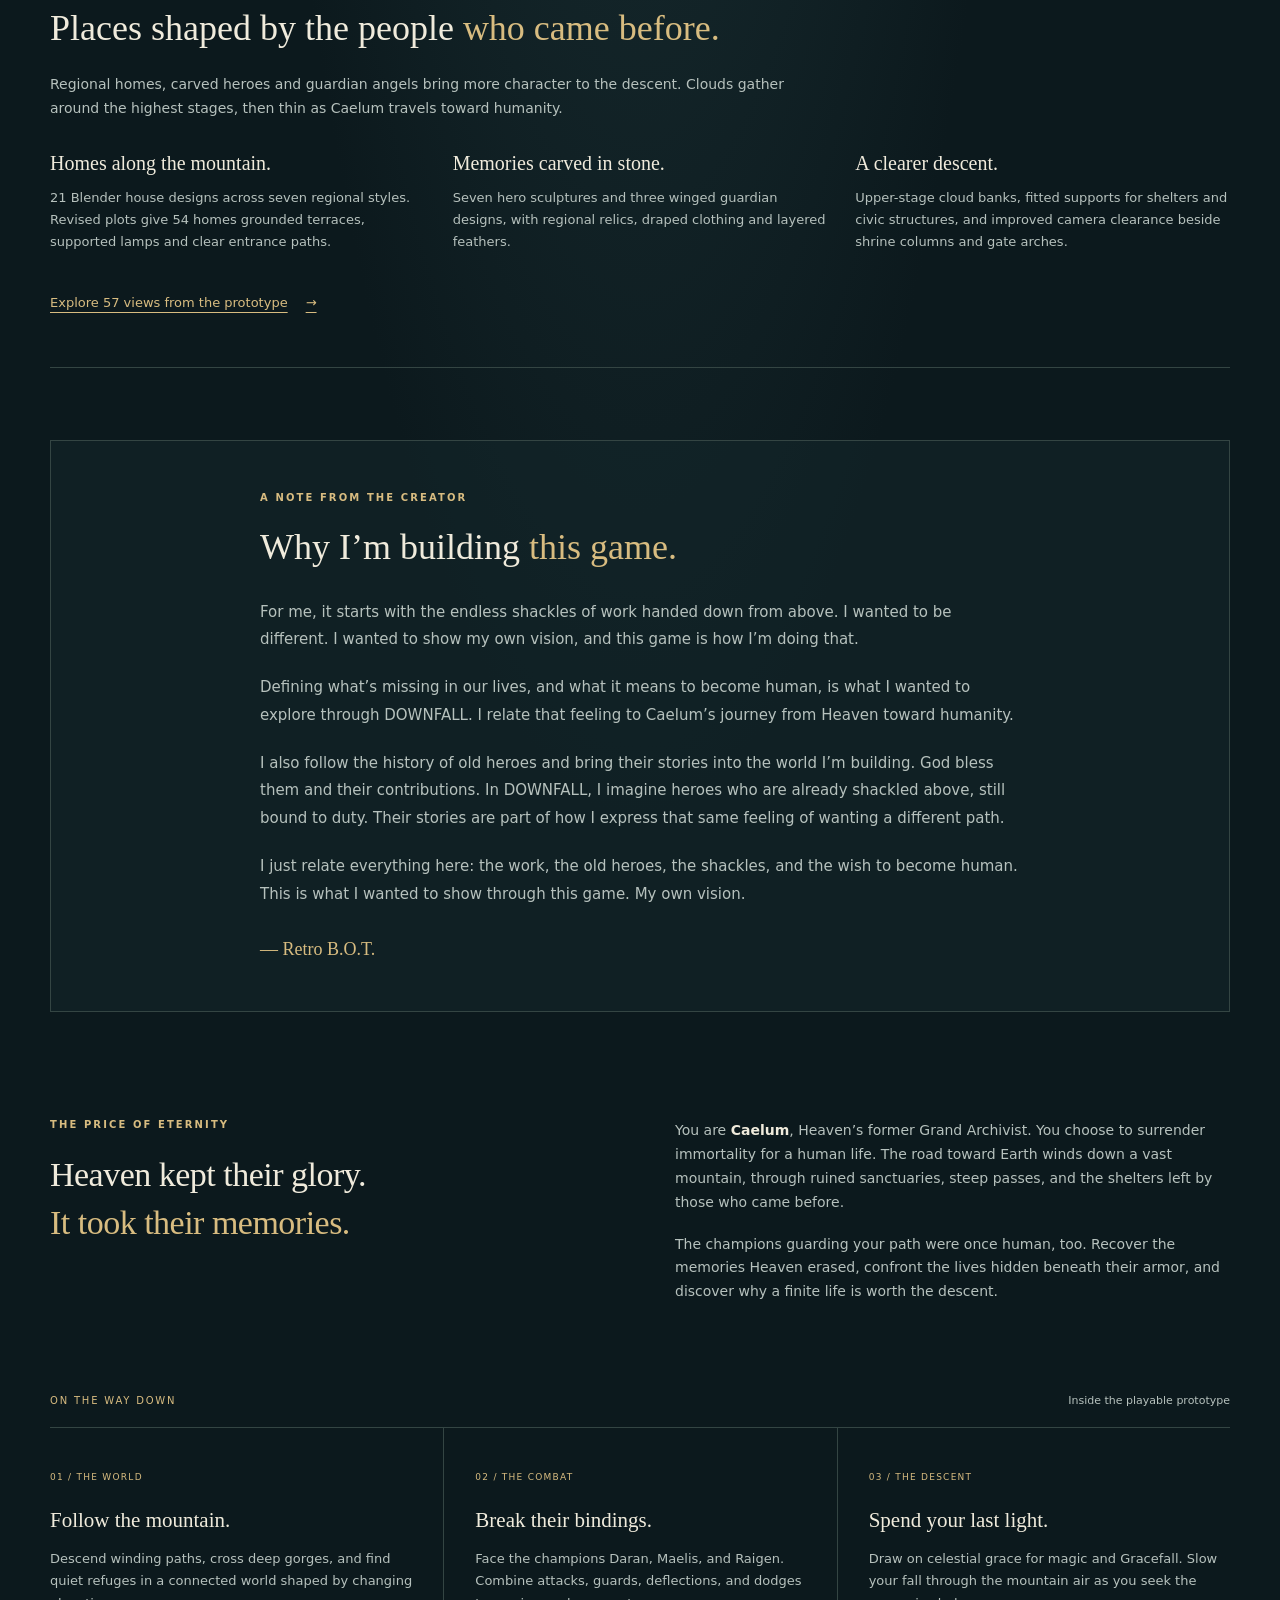
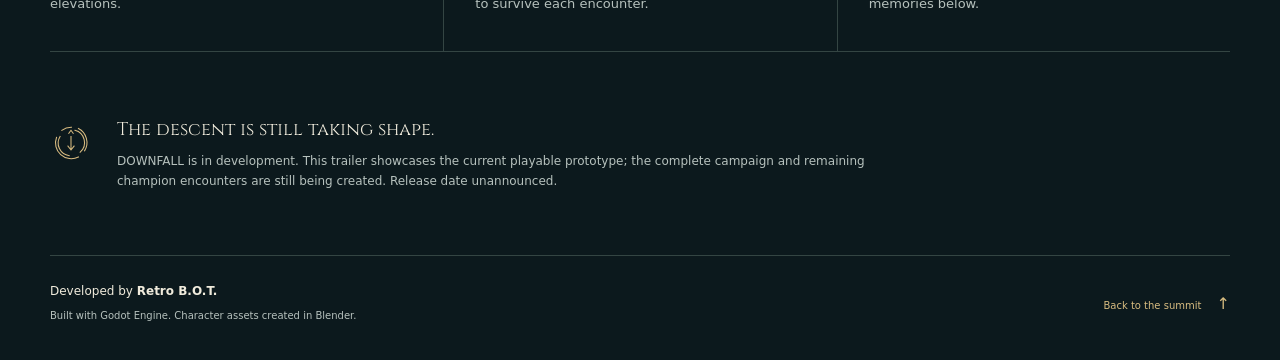
==== commit 9053fc9a: "Publish Blender world refinement gallery and development update" ====
--- a/index.html
+++ b/index.html
@@ -5,7 +5,7 @@
   <meta name="viewport" content="width=device-width, initial-scale=1">
   <meta name="color-scheme" content="dark">
   <meta name="theme-color" content="#0c191d">
-  <meta name="description" content="Discover DOWNFALL: From Heavens to Humanity, an original fantasy action RPG developed by Retro B.O.T. Watch the trailer and explore the personal vision behind the game.">
+  <meta name="description" content="Discover DOWNFALL: From Heavens to Humanity, an original fantasy action RPG developed by Retro B.O.T. Watch the trailer, explore the latest world updates, and discover the personal vision behind the game.">
   <meta property="og:type" content="website">
   <meta property="og:title" content="DOWNFALL: From Heavens to Humanity">
   <meta property="og:description" content="A personal vision of duty, freedom, memory, and becoming human. Discover DOWNFALL, developed by Retro B.O.T.">
@@ -25,6 +25,7 @@
     </a>
     <nav aria-label="Main navigation">
       <a href="#trailer">The trailer</a>
+      <a href="#updates">Latest updates</a>
       <a href="#vision">The vision</a>
       <a href="#story">The story</a>
       <span class="status"><span aria-hidden="true"></span> In development</span>
@@ -76,6 +77,18 @@
           </ol>
         </div>
       </details>
+    </section>
+
+    <section id="updates" class="world-updates wrap" aria-labelledby="updates-heading">
+      <p class="eyebrow">World refinement · September 2026</p>
+      <h2 id="updates-heading">Places shaped by the people <em>who came before.</em></h2>
+      <p class="updates-intro">Regional homes, carved heroes and guardian angels bring more character to the descent. Clouds gather around the highest stages, then thin as Caelum travels toward humanity.</p>
+      <div class="updates-grid">
+        <article><h3>Homes along the mountain.</h3><p>21 Blender house designs across seven regional styles. Revised plots give 54 homes grounded terraces, supported lamps and clear entrance paths.</p></article>
+        <article><h3>Memories carved in stone.</h3><p>Seven hero sculptures and three winged guardian designs, with regional relics, draped clothing and layered feathers.</p></article>
+        <article><h3>A clearer descent.</h3><p>Upper-stage cloud banks, fitted supports for shelters and civic structures, and improved camera clearance beside shrine columns and gate arches.</p></article>
+      </div>
+      <a class="updates-link" href="updates/latest-world-update/">Explore 57 views from the prototype <span aria-hidden="true">→</span></a>
     </section>
 
     <section id="vision" class="vision wrap" aria-labelledby="vision-heading">
--- a/style.css
+++ b/style.css
@@ -61,6 +61,13 @@
 .transcript-content p { margin-top: 0; }
 .transcript ol { padding: 0; margin: 0; list-style: none; }
 .transcript li { padding: 7px 0; }
+.world-updates { margin-top: 72px; padding-block: 36px 42px; border-top: 1px solid var(--line); border-bottom: 1px solid var(--line); }
+.world-updates h2 { max-width: 760px; margin: 0 0 20px; font: 400 clamp(28px, 3vw, 36px)/1.35 Georgia, "Times New Roman", serif; }
+.updates-intro { max-width: 780px; margin: 0 0 28px; color: var(--muted); font-size: 14px; }
+.updates-grid { display: grid; grid-template-columns: repeat(3, minmax(0, 1fr)); gap: 28px; }
+.updates-grid h3 { margin: 0 0 10px; font: 400 20px/1.4 Georgia, "Times New Roman", serif; }
+.updates-grid p { margin: 0; color: var(--muted); font-size: 13px; }
+.updates-link { display: inline-flex; align-items: center; gap: 18px; margin-top: 28px; min-height: 44px; font-size: 13px; }
 .vision { margin-top: 72px; padding: 48px; border: 1px solid var(--line); background: #15282c80; }
 .vision-content { max-width: 760px; margin-inline: auto; }
 .vision h2 { margin: 0 0 28px; font: 400 clamp(28px, 3vw, 36px)/1.3 Georgia, "Times New Roman", serif; }
@@ -126,6 +133,8 @@
   #film-description { font-size: 11px; }
   .download { padding-left: 0; }
   .vision { margin-top: 48px; padding: 27px 22px; }
+  .world-updates { margin-top: 48px; padding-block: 28px; }
+  .updates-grid { grid-template-columns: 1fr; gap: 24px; }
   .vision h2 { font-size: 29px; margin-bottom: 22px; }
   .vision-copy { font-size: 14px; }
   .story { grid-template-columns: 1fr; gap: 24px; padding-block: 61px 49px; }
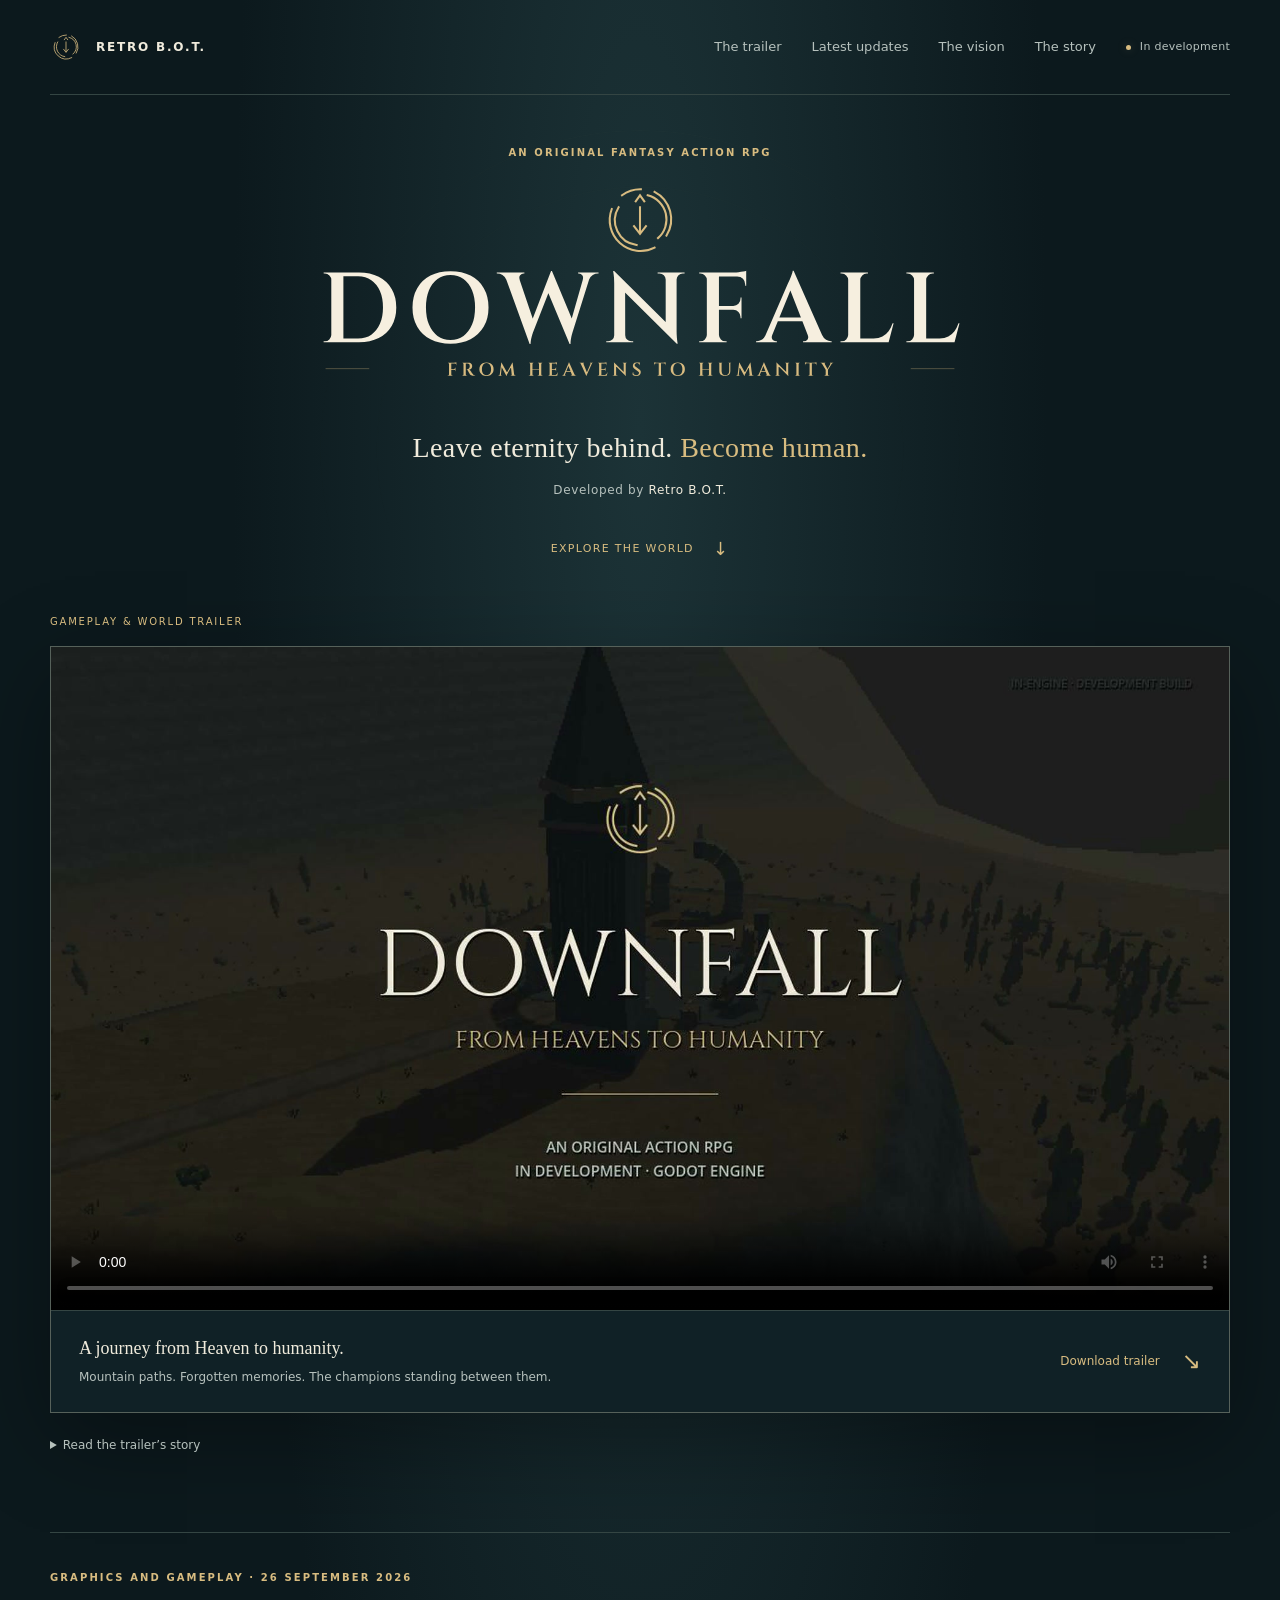
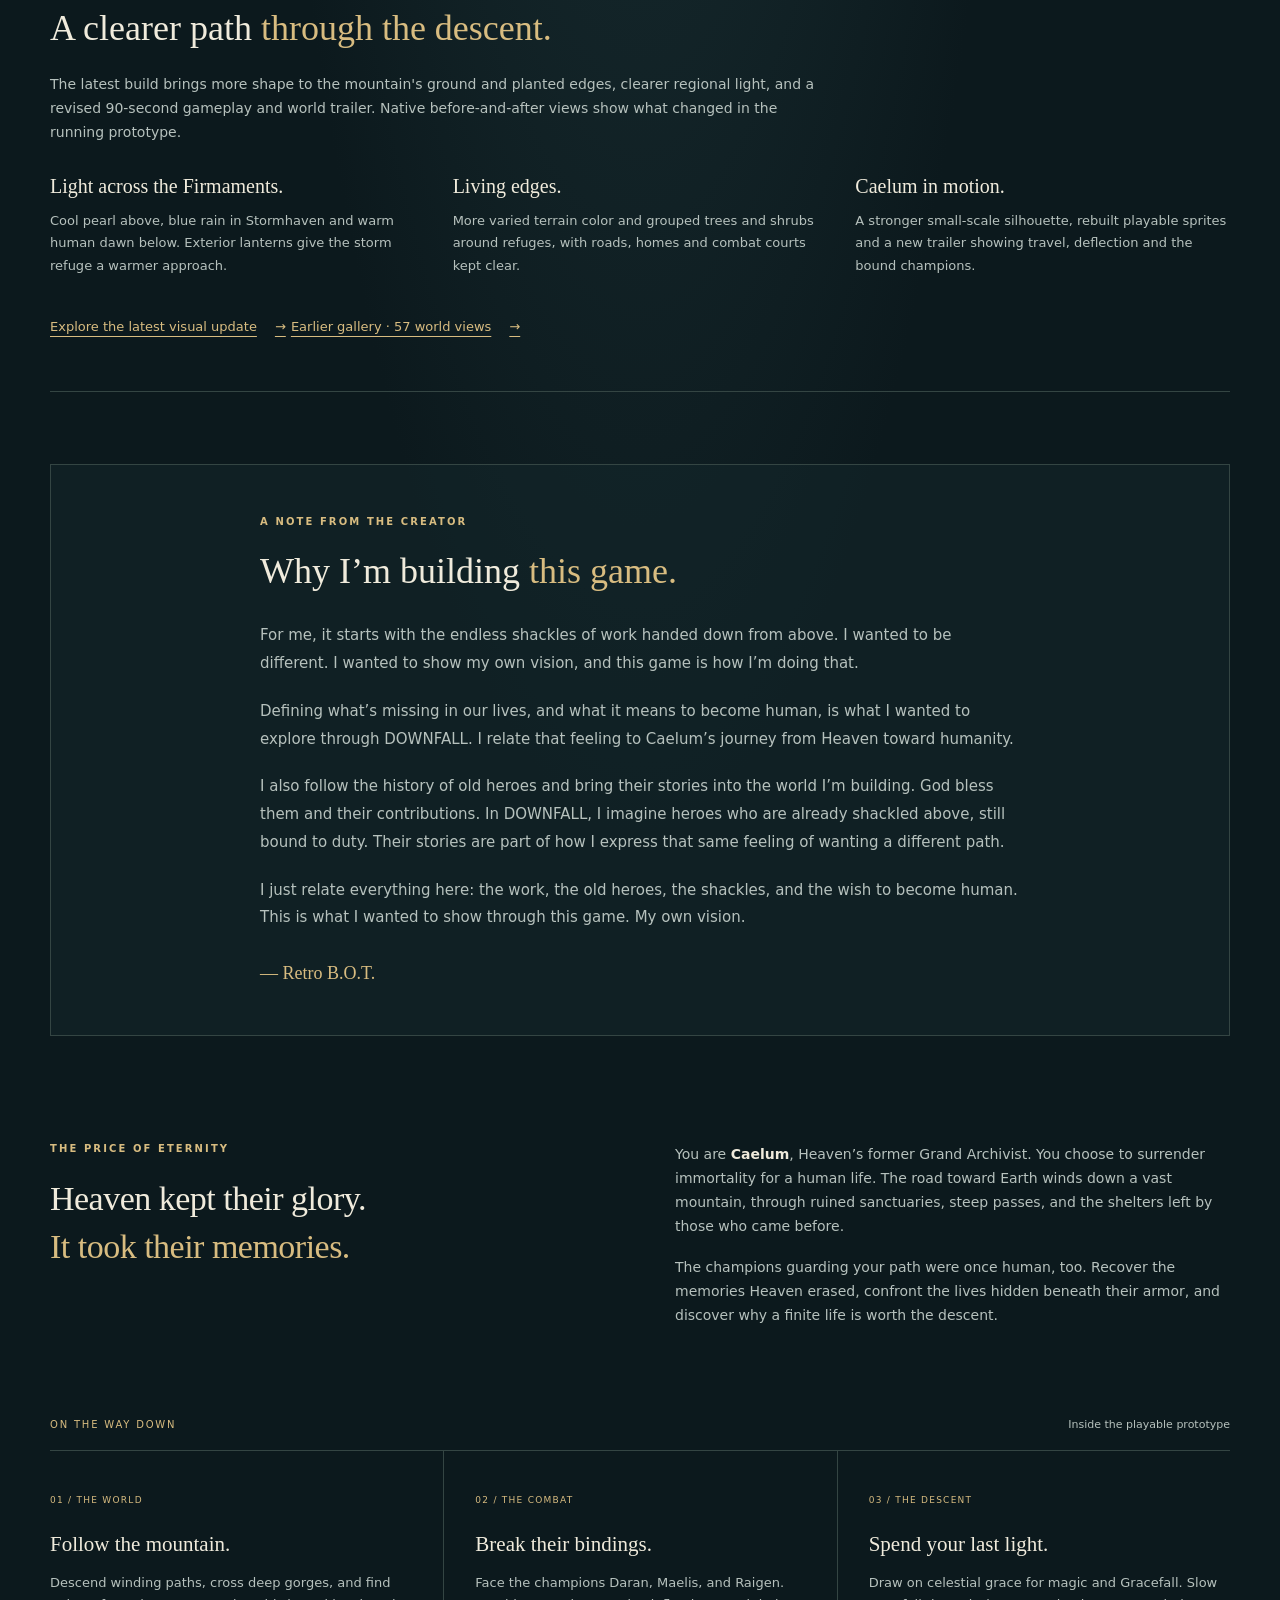
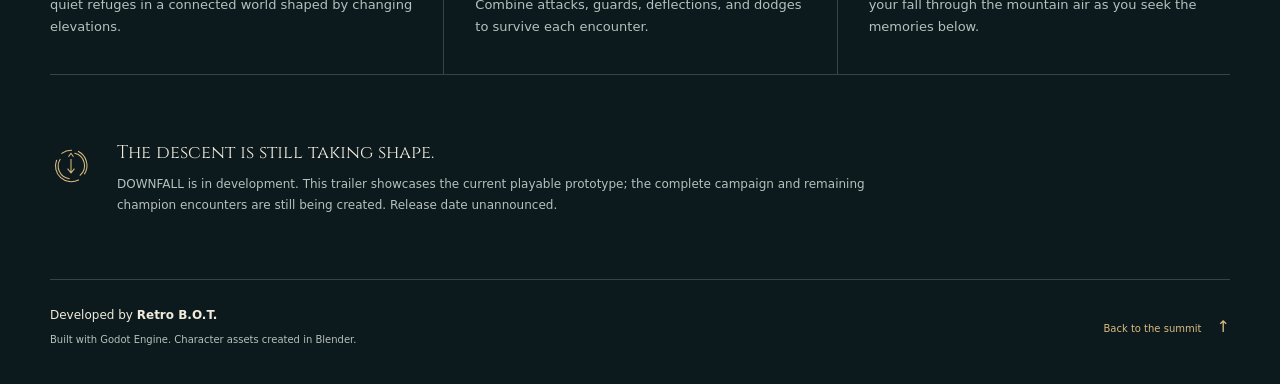
==== commit fabe4a27: "Publish latest DOWNFALL graphics and gameplay showcase" ====
--- a/index.html
+++ b/index.html
@@ -9,7 +9,7 @@
   <meta property="og:type" content="website">
   <meta property="og:title" content="DOWNFALL: From Heavens to Humanity">
   <meta property="og:description" content="A personal vision of duty, freedom, memory, and becoming human. Discover DOWNFALL, developed by Retro B.O.T.">
-  <meta property="og:image" content="https://gabmac222.github.io/downfall-from-heavens-to-humanity/assets/poster.jpg">
+  <meta property="og:image" content="https://gabmac222.github.io/downfall-from-heavens-to-humanity/assets/poster.jpg?v=3">
   <meta property="og:url" content="https://gabmac222.github.io/downfall-from-heavens-to-humanity/">
   <title>DOWNFALL: From Heavens to Humanity · Retro B.O.T.</title>
   <link rel="icon" href="assets/mark.svg" type="image/svg+xml">
@@ -47,8 +47,8 @@
         <h2 id="trailer-heading">Gameplay &amp; world trailer</h2>
       </div>
       <figure class="film">
-        <video id="trailer" controls playsinline preload="metadata" poster="assets/poster.jpg" width="1920" height="1080" aria-label="DOWNFALL gameplay and world trailer" aria-describedby="film-description">
-          <source src="assets/trailer.mp4" type="video/mp4">
+        <video id="trailer" controls playsinline preload="metadata" poster="assets/poster.jpg?v=3" width="1920" height="1080" aria-label="DOWNFALL gameplay and world trailer" aria-describedby="film-description">
+          <source src="assets/trailer.mp4?v=3" type="video/mp4">
           Your browser cannot play this video. <a href="assets/trailer.mp4">Download the trailer</a>.
         </video>
         <figcaption>
@@ -56,7 +56,7 @@
             <p class="film-title">A journey from Heaven to humanity.</p>
             <p id="film-description">Mountain paths. Forgotten memories. The champions standing between them.</p>
           </div>
-          <a class="download" href="assets/trailer.mp4" download="DOWNFALL_Trailer_90s.mp4">Download trailer <span aria-hidden="true">↘</span></a>
+          <a class="download" href="assets/trailer.mp4?v=3" download="DOWNFALL_Gameplay_World_Trailer_90s_v3.mp4">Download trailer <span aria-hidden="true">↘</span></a>
         </figcaption>
       </figure>
       <details class="transcript">
@@ -80,15 +80,16 @@
     </section>
 
     <section id="updates" class="world-updates wrap" aria-labelledby="updates-heading">
-      <p class="eyebrow">World refinement · September 2026</p>
-      <h2 id="updates-heading">Places shaped by the people <em>who came before.</em></h2>
-      <p class="updates-intro">Regional homes, carved heroes and guardian angels bring more character to the descent. Clouds gather around the highest stages, then thin as Caelum travels toward humanity.</p>
+      <p class="eyebrow">Graphics and gameplay · 26 September 2026</p>
+      <h2 id="updates-heading">A clearer path <em>through the descent.</em></h2>
+      <p class="updates-intro">The latest build brings more shape to the mountain's ground and planted edges, clearer regional light, and a revised 90-second gameplay and world trailer. Native before-and-after views show what changed in the running prototype.</p>
       <div class="updates-grid">
-        <article><h3>Homes along the mountain.</h3><p>21 Blender house designs across seven regional styles. Revised plots give 54 homes grounded terraces, supported lamps and clear entrance paths.</p></article>
-        <article><h3>Memories carved in stone.</h3><p>Seven hero sculptures and three winged guardian designs, with regional relics, draped clothing and layered feathers.</p></article>
-        <article><h3>A clearer descent.</h3><p>Upper-stage cloud banks, fitted supports for shelters and civic structures, and improved camera clearance beside shrine columns and gate arches.</p></article>
+        <article><h3>Light across the Firmaments.</h3><p>Cool pearl above, blue rain in Stormhaven and warm human dawn below. Exterior lanterns give the storm refuge a warmer approach.</p></article>
+        <article><h3>Living edges.</h3><p>More varied terrain color and grouped trees and shrubs around refuges, with roads, homes and combat courts kept clear.</p></article>
+        <article><h3>Caelum in motion.</h3><p>A stronger small-scale silhouette, rebuilt playable sprites and a new trailer showing travel, deflection and the bound champions.</p></article>
       </div>
-      <a class="updates-link" href="updates/latest-world-update/">Explore 57 views from the prototype <span aria-hidden="true">→</span></a>
+      <a class="updates-link" href="updates/graphics-and-gameplay/">Explore the latest visual update <span aria-hidden="true">→</span></a>
+      <a class="updates-link" href="updates/latest-world-update/">Earlier gallery · 57 world views <span aria-hidden="true">→</span></a>
     </section>
 
     <section id="vision" class="vision wrap" aria-labelledby="vision-heading">
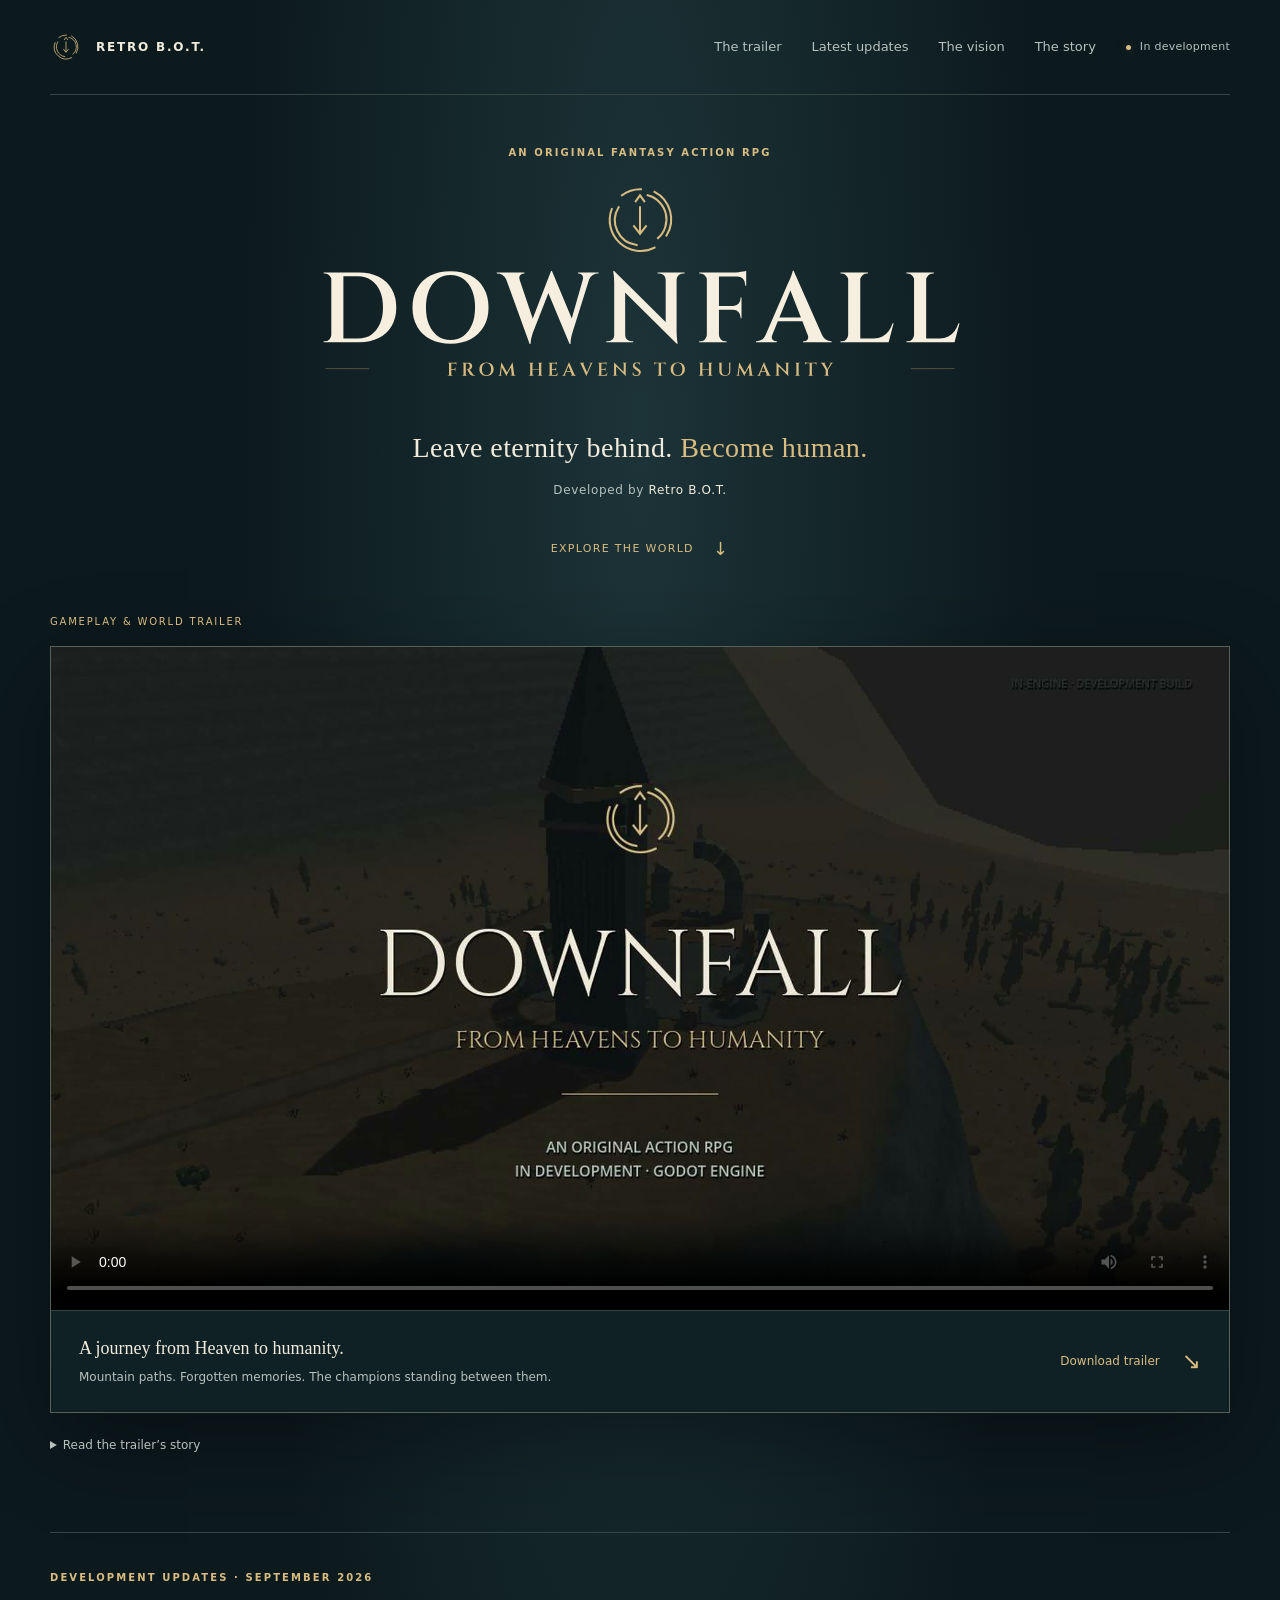
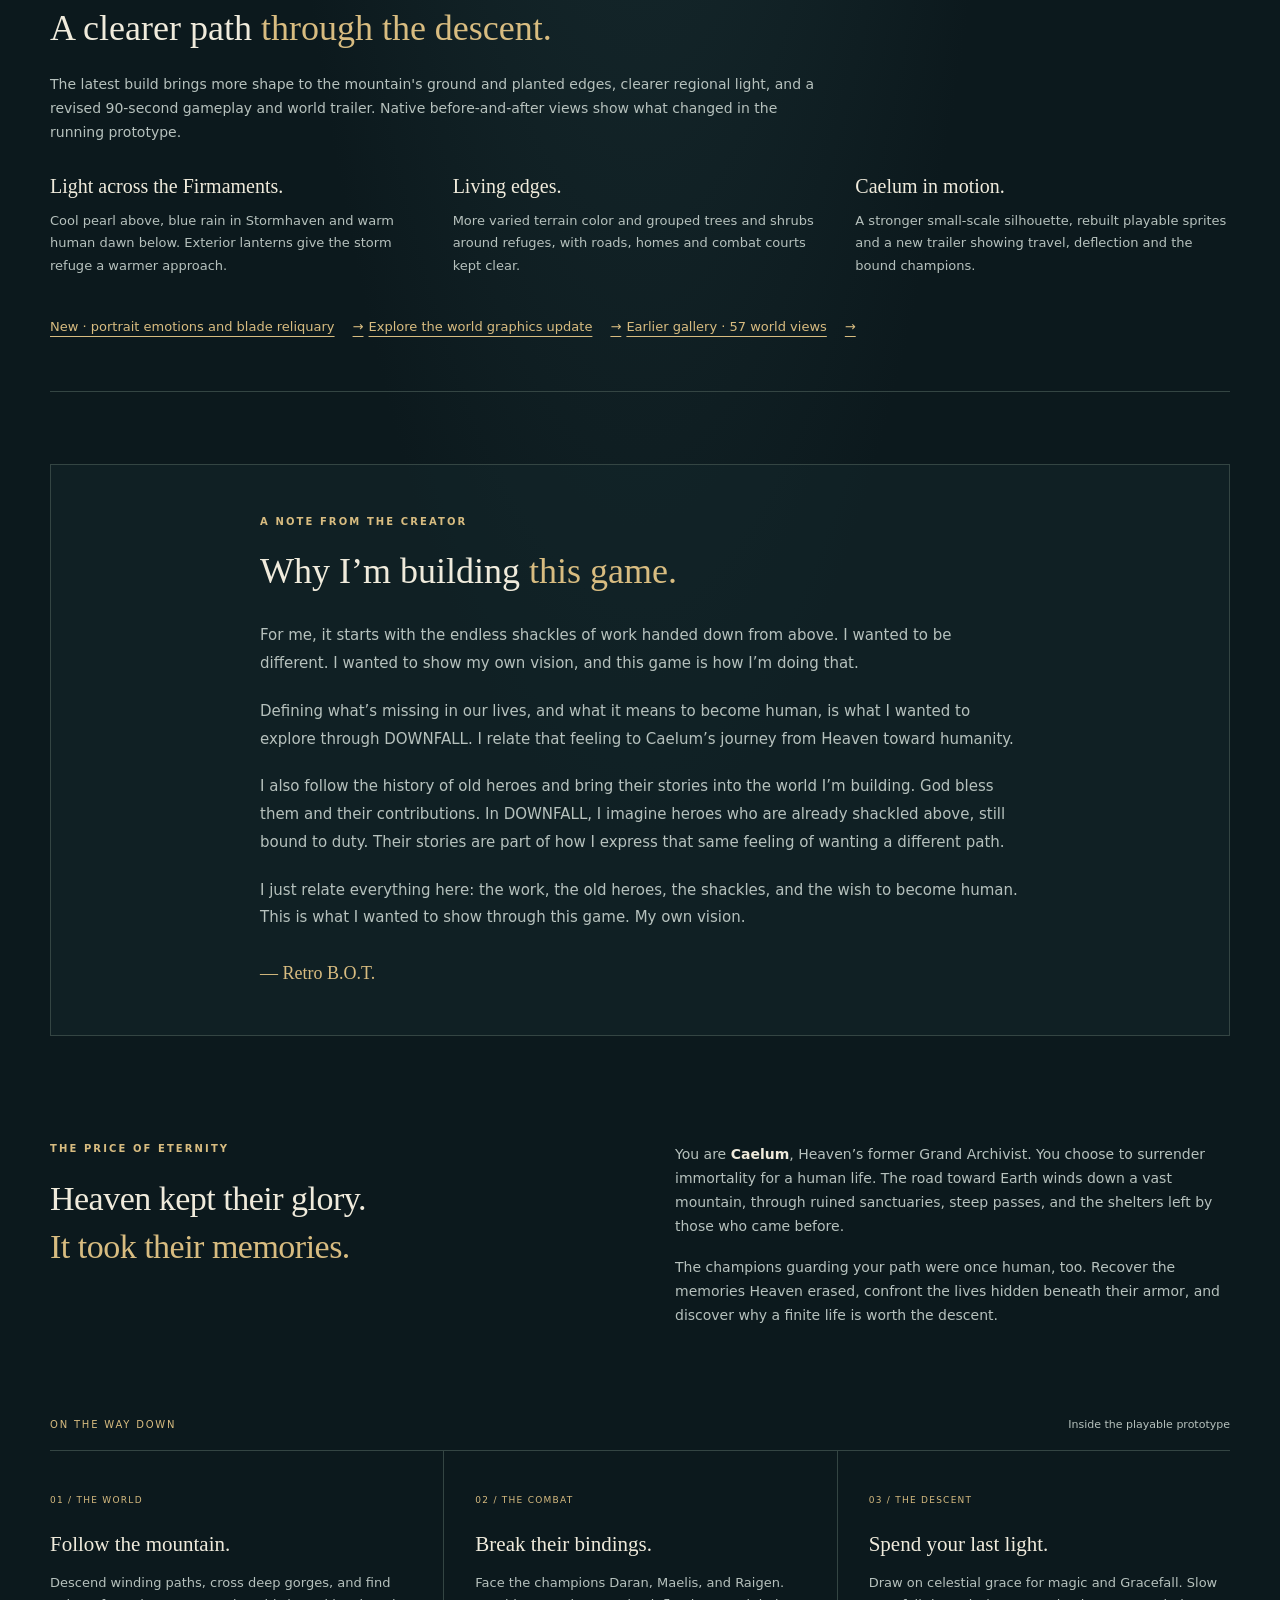
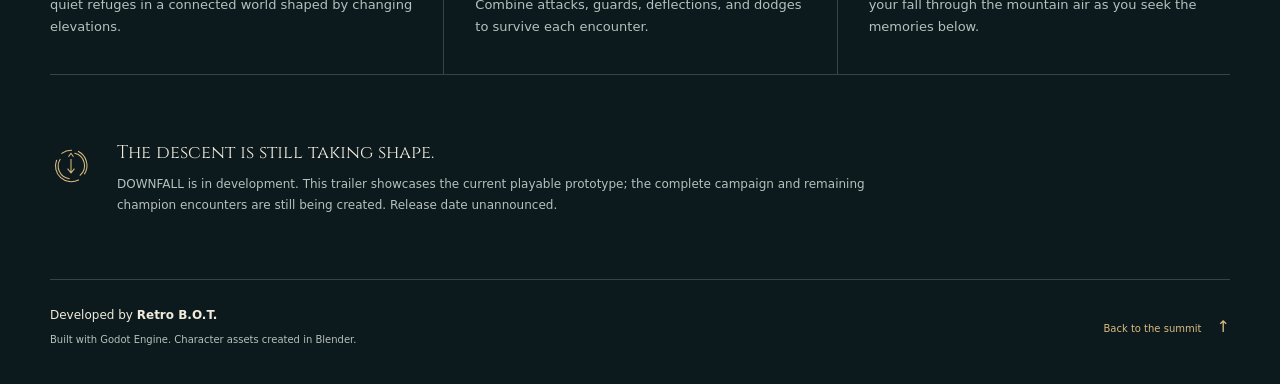
==== commit 7567180d: "Showcase DOWNFALL — developed by Retro B.O.T." ====
--- a/index.html
+++ b/index.html
@@ -47,16 +47,16 @@
         <h2 id="trailer-heading">Gameplay &amp; world trailer</h2>
       </div>
       <figure class="film">
-        <video id="trailer" controls playsinline preload="metadata" poster="assets/poster.jpg?v=3" width="1920" height="1080" aria-label="DOWNFALL gameplay and world trailer" aria-describedby="film-description">
-          <source src="assets/trailer.mp4?v=3" type="video/mp4">
-          Your browser cannot play this video. <a href="assets/trailer.mp4">Download the trailer</a>.
+        <video id="trailer" controls playsinline preload="metadata" poster="assets/poster.jpg?v=3" width="1280" height="720" aria-label="DOWNFALL gameplay and world trailer" aria-describedby="film-description">
+          <source src="assets/trailer_720p_v4.mp4" type="video/mp4">
+          Your browser cannot play this video. <a href="assets/trailer_720p_v4.mp4">Download the trailer</a>.
         </video>
         <figcaption>
           <div>
             <p class="film-title">A journey from Heaven to humanity.</p>
             <p id="film-description">Mountain paths. Forgotten memories. The champions standing between them.</p>
           </div>
-          <a class="download" href="assets/trailer.mp4?v=3" download="DOWNFALL_Gameplay_World_Trailer_90s_v3.mp4">Download trailer <span aria-hidden="true">↘</span></a>
+          <a class="download" href="assets/trailer_720p_v4.mp4" download="DOWNFALL_Gameplay_World_Trailer_720p.mp4">Download trailer <span aria-hidden="true">↘</span></a>
         </figcaption>
       </figure>
       <details class="transcript">
@@ -80,7 +80,7 @@
     </section>
 
     <section id="updates" class="world-updates wrap" aria-labelledby="updates-heading">
-      <p class="eyebrow">Graphics and gameplay · 26 September 2026</p>
+      <p class="eyebrow">Development updates · September 2026</p>
       <h2 id="updates-heading">A clearer path <em>through the descent.</em></h2>
       <p class="updates-intro">The latest build brings more shape to the mountain's ground and planted edges, clearer regional light, and a revised 90-second gameplay and world trailer. Native before-and-after views show what changed in the running prototype.</p>
       <div class="updates-grid">
@@ -88,7 +88,8 @@
         <article><h3>Living edges.</h3><p>More varied terrain color and grouped trees and shrubs around refuges, with roads, homes and combat courts kept clear.</p></article>
         <article><h3>Caelum in motion.</h3><p>A stronger small-scale silhouette, rebuilt playable sprites and a new trailer showing travel, deflection and the bound champions.</p></article>
       </div>
-      <a class="updates-link" href="updates/graphics-and-gameplay/">Explore the latest visual update <span aria-hidden="true">→</span></a>
+      <a class="updates-link" href="updates/dialogue-and-creatures/">New · portrait emotions and blade reliquary <span aria-hidden="true">→</span></a>
+      <a class="updates-link" href="updates/graphics-and-gameplay/">Explore the world graphics update <span aria-hidden="true">→</span></a>
       <a class="updates-link" href="updates/latest-world-update/">Earlier gallery · 57 world views <span aria-hidden="true">→</span></a>
     </section>
 
